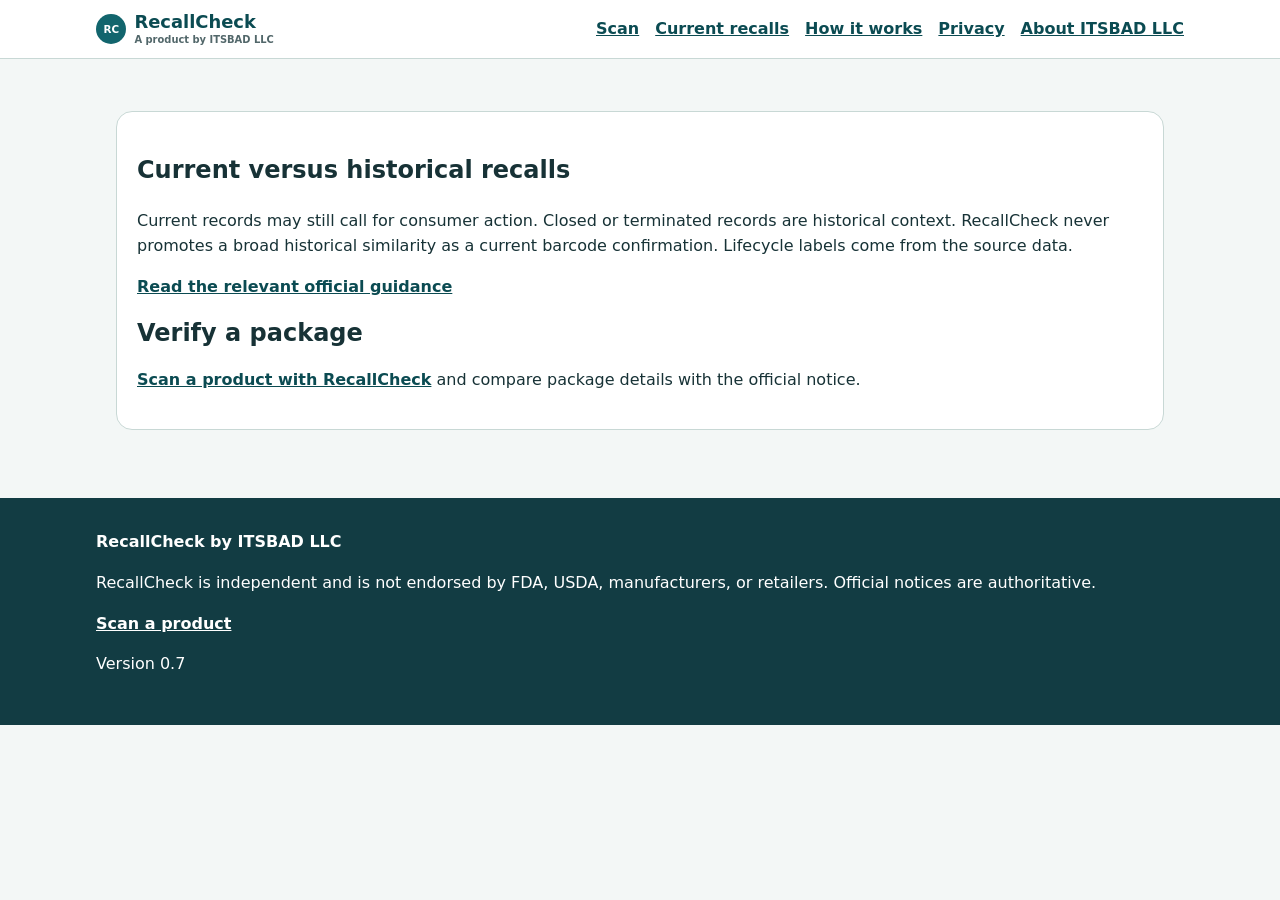
==== current-vs-historical.html @ b0ce05fe "Add RecallCheck 0.7 discovery and sharing" ====
<!doctype html><html lang="en"><head><meta charset="utf-8"><meta name="viewport" content="width=device-width,initial-scale=1"><meta http-equiv="Content-Security-Policy" content="default-src 'self'; script-src 'self'; style-src 'self'; img-src 'self' data:; connect-src 'self'; object-src 'none'; base-uri 'self'; form-action 'self'"><title>Current versus historical recalls | RecallCheck</title><meta name="description" content="Understand how RecallCheck separates active and older recall records"><meta property="og:title" content="Current versus historical recalls | RecallCheck"><meta property="og:description" content="Understand how RecallCheck separates active and older recall records"><meta property="og:type" content="website"><meta property="og:image" content="assets/social/recallcheck-share.svg"><meta name="twitter:card" content="summary_large_image"><link rel="stylesheet" href="styles.css"><link rel="icon" href="assets/icons/recallcheck.svg"><script type="application/ld+json">{"@context":"https://schema.org","@type":"WebPage","name":"Current versus historical recalls","publisher":{"@type":"Organization","name":"ITSBAD LLC"}}</script></head><body><a class="skip-link" href="#main">Skip to main content</a><header class="site-header"><a class="brand" href="index.html"><span aria-hidden="true">RC</span><span><strong>RecallCheck</strong><small>A product by ITSBAD LLC</small></span></a><button class="menu-button" data-menu-button aria-expanded="false" aria-controls="site-nav">Menu</button><nav id="site-nav" data-nav aria-label="Main navigation"><a href="index.html">Scan</a><a href="recalls.html">Current recalls</a><a href="how-recalls-work.html">How it works</a><a href="privacy.html">Privacy</a><a href="methodology.html">About ITSBAD LLC</a></nav></header><main id="main" class="page"><article class="content-section"><h1>Current versus historical recalls</h1><p>Current records may still call for consumer action. Closed or terminated records are historical context. RecallCheck never promotes a broad historical similarity as a current barcode confirmation. Lifecycle labels come from the source data.</p><p><a href="https://www.fsis.usda.gov/recalls" target="_blank" rel="noopener noreferrer">Read the relevant official guidance</a></p><h2>Verify a package</h2><p><a href="index.html">Scan a product with RecallCheck</a> and compare package details with the official notice.</p></article></main><footer><strong>RecallCheck by ITSBAD LLC</strong><p>RecallCheck is independent and is not endorsed by FDA, USDA, manufacturers, or retailers. Official notices are authoritative.</p><p><a href="index.html">Scan a product</a></p><p>Version 0.7</p></footer><script src="discovery.js" defer></script></body></html>
---- styles.css ----
:root{--ink:#173236;--muted:#52676a;--brand:#12656d;--brand-dark:#0b4b52;--paper:#fff;--wash:#f3f7f6;--line:#c8d8d5;--danger:#962b32;--danger-bg:#fff1f1;--warn:#745000;--warn-bg:#fff8df;--ok:#17613f;--radius:1rem;--shadow:0 10px 30px rgba(16,55,59,.09)}*{box-sizing:border-box}html{scroll-behavior:smooth}body{margin:0;color:var(--ink);background:var(--wash);font:1rem/1.55 system-ui,-apple-system,BlinkMacSystemFont,"Segoe UI",sans-serif;overflow-wrap:anywhere}a{color:var(--brand-dark);font-weight:700}button,input,textarea{font:inherit}button{min-height:44px;padding:.7rem 1rem;border:2px solid transparent;border-radius:.75rem;font-weight:750;cursor:pointer}.skip-link{position:fixed;top:.5rem;left:.5rem;z-index:30;padding:.7rem;background:white;transform:translateY(-160%)}.skip-link:focus{transform:none}.site-header{min-height:3.7rem;display:flex;align-items:center;justify-content:space-between;padding:.45rem max(1rem,calc((100% - 68rem)/2));background:#fff;border-bottom:1px solid var(--line);position:sticky;top:0;z-index:10}.brand{text-decoration:none;font-size:1.12rem;display:flex;align-items:center;gap:.5rem}.brand>span:first-child{display:inline-grid;place-items:center;background:var(--brand);color:#fff;border-radius:50%;width:1.9rem;height:1.9rem;font-size:.65rem;flex:none}.brand>span:last-child{display:flex;flex-direction:column;line-height:1.05}.brand small{font-size:.62rem;color:var(--muted);font-weight:650;margin-top:.2rem}.beta{position:relative}.beta summary{list-style:none;cursor:pointer}.beta summary::-webkit-details-marker{display:none}.beta p{position:absolute;right:0;width:min(18rem,85vw);padding:.75rem;background:#fff;border:1px solid var(--line);border-radius:.6rem;box-shadow:var(--shadow);font-size:.85rem}.badge,.eyebrow{font-size:.76rem;text-transform:uppercase;letter-spacing:.09em;font-weight:800}.badge{display:inline-block;padding:.25rem .55rem;background:#dcefed;border-radius:99px}.hero{max-width:42rem;margin:auto;padding:clamp(1.5rem,7vw,3.5rem) 1rem 1.25rem;text-align:center}.hero h1{font-size:clamp(2.15rem,10vw,3.8rem);line-height:1.05;letter-spacing:-.035em;margin:.35rem 0 1rem}.lede{font-size:1.12rem;color:var(--muted);margin:0 auto .5rem;max-width:34rem}.maker-line{font-size:.83rem;color:var(--muted);margin:0 auto 1.25rem}.hero-actions{display:grid;gap:.7rem;max-width:24rem;margin:auto}.scan-action{font-size:1.16rem;min-height:3.8rem}.primary{display:inline-flex;align-items:center;justify-content:center;background:var(--brand);color:white;box-shadow:0 4px 12px #12656d2f;text-decoration:none}.primary:hover{background:var(--brand-dark)}.secondary{background:#fff;border-color:var(--brand);color:var(--brand-dark)}.text-button{background:transparent;color:var(--brand-dark);text-decoration:underline}.coverage-line,.update-note{font-size:.88rem;margin:.9rem 0 0;color:var(--muted)}.coverage-line span{color:var(--ok)}.update-note{margin-top:.2rem;font-weight:700}.card,.results,.disclosure,.about{max-width:42rem;margin:1rem auto;padding:1.25rem;background:#fff;border:1px solid var(--line);border-radius:var(--radius)}.results{box-shadow:var(--shadow)}h2{line-height:1.2}label{display:block;font-weight:750;margin-top:1rem}input{width:100%;min-height:3.2rem;padding:.7rem;border:2px solid #819995;border-radius:.6rem;font-size:1.1rem;margin:.3rem 0}textarea{width:100%;padding:.7rem;border:2px solid #819995;border-radius:.6rem;margin:.3rem 0;resize:vertical}.feedback{margin-top:1.3rem;padding:1.1rem;background:#fff;border:1px solid var(--line);border-radius:.8rem}.feedback h3{margin-top:0}.feedback-choices{display:grid;grid-template-columns:repeat(2,minmax(0,1fr));gap:.65rem}.feedback-choice[aria-pressed="true"]{border-color:var(--brand-dark);box-shadow:inset 0 0 0 2px var(--brand-dark)}.feedback fieldset{border:0;padding:0;margin:1rem 0}.feedback legend{font-weight:800}.feedback-reason{display:flex;align-items:flex-start;gap:.55rem;margin:.55rem 0;font-weight:500}.feedback-reason input{width:1.25rem;min-height:1.25rem;margin:.1rem 0;flex:none}.feedback-privacy,.feedback-local{font-size:.88rem;color:var(--muted)}.feedback-error{border-left:4px solid var(--danger);padding-left:.8rem;margin-top:1rem}.feedback-error>*{margin-right:.5rem}.feedback-live:empty{display:none}.field-error{color:var(--danger);font-weight:700;min-height:1.5rem}.actions{display:flex;gap:.65rem;flex-wrap:wrap}.progress ol{list-style:none;padding:0;margin:0}.progress li{padding:.65rem 0 .65rem 2rem;position:relative;color:var(--muted)}.progress li::before{content:"○";position:absolute;left:.25rem;font-weight:900}.progress li.done{color:var(--ok)}.progress li.done::before{content:"✓"}.progress li.active{color:var(--ink);font-weight:800}.progress li.active::before{content:"•"}.product{display:grid;grid-template-columns:88px minmax(0,1fr);gap:1rem}.product img,.image-placeholder{width:88px;height:88px;border-radius:.7rem;object-fit:contain;background:#e7efed}.image-placeholder{display:grid;place-items:center;font-size:2rem}.product h3{margin:.15rem 0}.product p{margin:.2rem 0}.status{margin-top:1rem;padding:1.25rem;border:2px solid var(--brand);border-radius:.8rem;background:#f1f8f7}.status.danger{border-color:var(--danger);background:var(--danger-bg)}.status.warning{border-color:#b27a12;background:var(--warn-bg)}.status.neutral{border-color:#758b88;background:#f5f7f7}.result-heading{font-size:1.75rem;margin:.15rem 0}.result-icon{font-size:1.45rem;font-weight:900}.instruction{font-weight:800}.details{display:grid;grid-template-columns:minmax(7rem,max-content) 1fr;gap:.4rem .8rem}.details dt{font-weight:750}.details dd{margin:0}.next-steps{padding-left:1.3rem}.result-actions{margin-top:1.3rem;padding-top:1rem;border-top:1px solid currentColor}.code-help{margin:1rem 0;padding:1rem;border:1px solid #a99157;border-radius:.7rem;background:white}.code-locations{display:grid;grid-template-columns:repeat(2,minmax(0,1fr));gap:.5rem;padding:0;list-style:none}.code-locations li{border:1px solid var(--line);padding:.55rem;border-radius:.4rem}.disclosure{padding:0}.disclosure>summary,.transparency>summary{cursor:pointer;font-weight:800;min-height:3.1rem;display:flex;align-items:center;padding:.75rem 1.25rem}.disclosure>div{padding:0 1.25rem 1.25rem}.technical{border-top:1px solid var(--line)}.demo{margin-top:1rem}.demo-grid{display:grid;grid-template-columns:repeat(2,minmax(0,1fr));gap:.75rem}.demo-card{text-align:left;background:#fff;border:1px solid var(--line)}.demo-card span{display:block;color:var(--muted);font-weight:400;font-size:.85rem}.about{max-width:68rem;margin-top:2.5rem;background:transparent;border:0}.about-grid{display:grid;grid-template-columns:repeat(2,1fr);gap:1rem}.about article{background:#fff;padding:1rem;border:1px solid var(--line);border-radius:.8rem}.disclaimer{font-weight:700;border-left:4px solid var(--brand);padding-left:1rem}dialog{width:min(94vw,40rem);border:0;border-radius:1rem;padding:1.2rem;box-shadow:0 20px 70px #0006}dialog::backdrop{background:#072c30a8}.dialog-head{display:flex;justify-content:space-between;align-items:center}.dialog-head h2{margin:0}.icon-button{font-size:1.6rem;background:transparent;padding:0;min-width:44px}.camera{position:relative;aspect-ratio:4/3;background:#081b1d;border-radius:.8rem;overflow:hidden}.camera video{width:100%;height:100%;object-fit:cover}.scan-frame{position:absolute;inset:28% 5%;border:4px solid #fff;border-radius:.5rem;box-shadow:0 0 0 999px #0005}.camera-status{padding:.65rem;border-radius:.5rem;background:#e7f2f1;font-weight:800}.scanner-help{font-size:.9rem;color:var(--muted)}footer{background:#123c43;color:white;padding:2rem max(1rem,calc((100% - 68rem)/2));margin-top:2rem}footer nav{display:flex;flex-wrap:wrap;gap:1rem;margin:.8rem 0}footer a{color:white}:focus-visible{outline:3px solid #f2b84b;outline-offset:3px}.sr-only{position:absolute!important;width:1px;height:1px;padding:0;margin:-1px;overflow:hidden;clip:rect(0,0,0,0);white-space:nowrap;border:0}[hidden]{display:none!important}button:disabled{opacity:.55;cursor:not-allowed}@media(max-width:540px){.card,.results,.disclosure{margin:1rem .75rem}.about-grid,.demo-grid{grid-template-columns:1fr}.details{grid-template-columns:1fr}.details dd{margin-bottom:.5rem}.product{grid-template-columns:72px minmax(0,1fr)}.product img,.image-placeholder{width:72px;height:72px}.actions>*{flex:1 1 100%}.code-locations{grid-template-columns:1fr}}@media(prefers-reduced-motion:reduce){*{scroll-behavior:auto!important;animation:none!important;transition:none!important}}
.content-section,.page{max-width:68rem;margin:1rem auto;padding:1.25rem}.content-section{background:#fff;border:1px solid var(--line);border-radius:var(--radius)}.recall-grid{display:grid;grid-template-columns:repeat(auto-fit,minmax(min(100%,19rem),1fr));gap:1rem;min-height:12rem}.recall-card{padding:1rem;border:1px solid var(--line);border-radius:.8rem;background:#fff}.recall-card h3{margin-top:0}.recall-meta,.category{color:var(--muted);font-size:.9rem}.filters{display:flex;gap:.5rem;overflow-x:auto;padding:.25rem 0 1rem}.filters button{white-space:nowrap;background:#fff;border-color:var(--line)}.filters button[aria-pressed=true]{border-color:var(--brand-dark);box-shadow:inset 0 0 0 2px var(--brand-dark)}.site-header nav{display:flex;gap:1rem;align-items:center}.site-header nav a[aria-current=page]{text-decoration-thickness:3px}.menu-button{display:none}.trust-summary{background:#fff;padding:1rem;border:1px solid var(--line);border-radius:.7rem;margin-top:1rem}.install-prompt{position:fixed;z-index:20;right:1rem;bottom:1rem;max-width:22rem;background:#fff;padding:1rem;border:2px solid var(--brand);border-radius:var(--radius);box-shadow:var(--shadow)}
@media(max-width:720px){.menu-button{display:block}.site-header nav{display:none;position:absolute;right:.75rem;top:3.5rem;width:min(18rem,calc(100vw - 1.5rem));padding:.75rem;background:#fff;border:1px solid var(--line);border-radius:.75rem;box-shadow:var(--shadow);flex-direction:column;align-items:stretch}.site-header nav[data-open=true]{display:flex}.site-header nav a{min-height:44px;padding:.55rem}.content-section,.page{margin:1rem .75rem;padding:1rem}.install-prompt{left:.75rem;right:.75rem}}
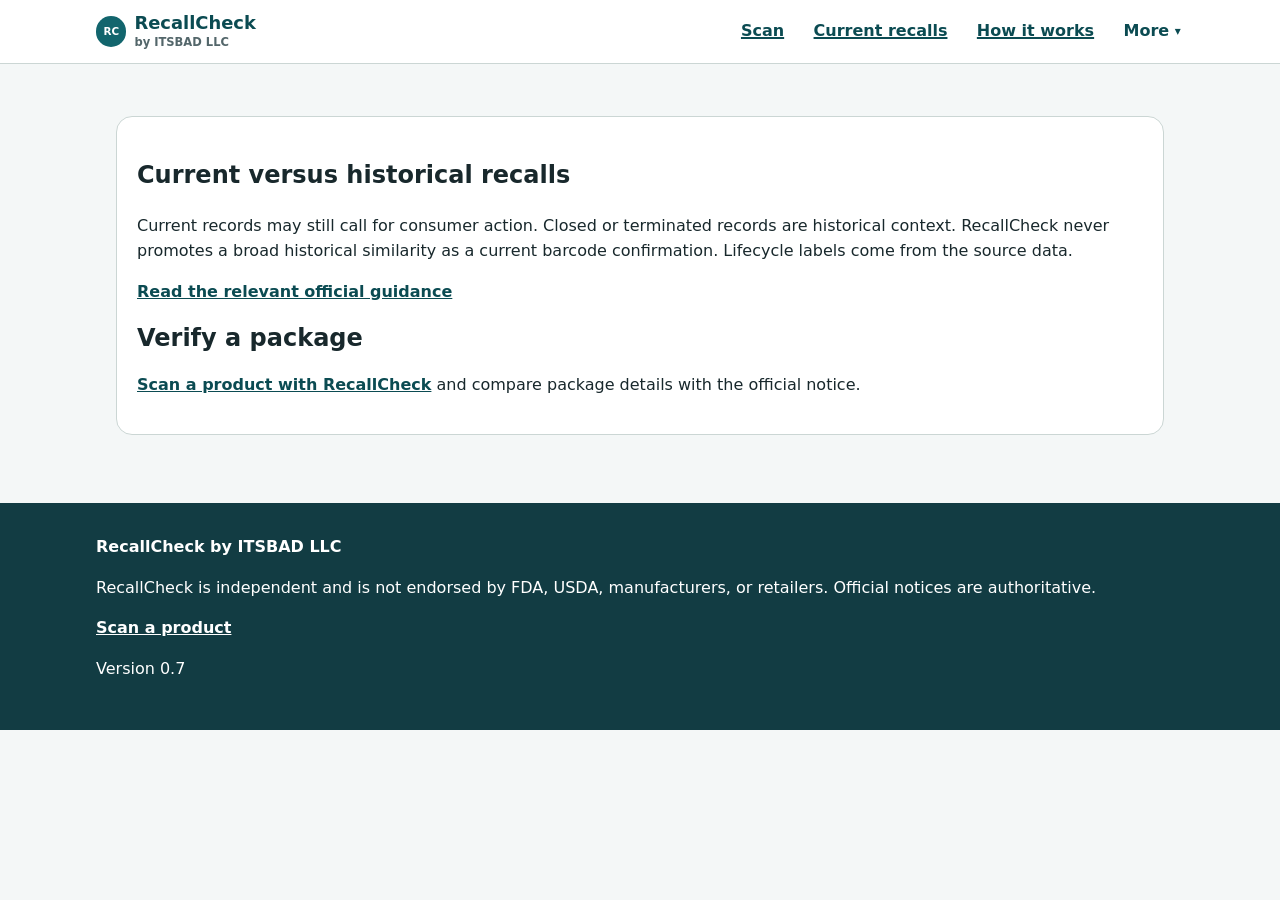
==== commit 2e361947: "Fix crowded responsive navigation" ====
--- a/current-vs-historical.html
+++ b/current-vs-historical.html
@@ -1 +1,17 @@
-<!doctype html><html lang="en"><head><meta charset="utf-8"><meta name="viewport" content="width=device-width,initial-scale=1"><meta http-equiv="Content-Security-Policy" content="default-src 'self'; script-src 'self'; style-src 'self'; img-src 'self' data:; connect-src 'self'; object-src 'none'; base-uri 'self'; form-action 'self'"><title>Current versus historical recalls | RecallCheck</title><meta name="description" content="Understand how RecallCheck separates active and older recall records"><meta property="og:title" content="Current versus historical recalls | RecallCheck"><meta property="og:description" content="Understand how RecallCheck separates active and older recall records"><meta property="og:type" content="website"><meta property="og:image" content="assets/social/recallcheck-share.svg"><meta name="twitter:card" content="summary_large_image"><link rel="stylesheet" href="styles.css"><link rel="icon" href="assets/icons/recallcheck.svg"><script type="application/ld+json">{"@context":"https://schema.org","@type":"WebPage","name":"Current versus historical recalls","publisher":{"@type":"Organization","name":"ITSBAD LLC"}}</script></head><body><a class="skip-link" href="#main">Skip to main content</a><header class="site-header"><a class="brand" href="index.html"><span aria-hidden="true">RC</span><span><strong>RecallCheck</strong><small>A product by ITSBAD LLC</small></span></a><button class="menu-button" data-menu-button aria-expanded="false" aria-controls="site-nav">Menu</button><nav id="site-nav" data-nav aria-label="Main navigation"><a href="index.html">Scan</a><a href="recalls.html">Current recalls</a><a href="how-recalls-work.html">How it works</a><a href="privacy.html">Privacy</a><a href="methodology.html">About ITSBAD LLC</a></nav></header><main id="main" class="page"><article class="content-section"><h1>Current versus historical recalls</h1><p>Current records may still call for consumer action. Closed or terminated records are historical context. RecallCheck never promotes a broad historical similarity as a current barcode confirmation. Lifecycle labels come from the source data.</p><p><a href="https://www.fsis.usda.gov/recalls" target="_blank" rel="noopener noreferrer">Read the relevant official guidance</a></p><h2>Verify a package</h2><p><a href="index.html">Scan a product with RecallCheck</a> and compare package details with the official notice.</p></article></main><footer><strong>RecallCheck by ITSBAD LLC</strong><p>RecallCheck is independent and is not endorsed by FDA, USDA, manufacturers, or retailers. Official notices are authoritative.</p><p><a href="index.html">Scan a product</a></p><p>Version 0.7</p></footer><script src="discovery.js" defer></script></body></html>+<!doctype html><html lang="en"><head><meta charset="utf-8"><meta name="viewport" content="width=device-width,initial-scale=1"><meta http-equiv="Content-Security-Policy" content="default-src 'self'; script-src 'self'; style-src 'self'; img-src 'self' data:; connect-src 'self'; object-src 'none'; base-uri 'self'; form-action 'self'"><title>Current versus historical recalls | RecallCheck</title><meta name="description" content="Understand how RecallCheck separates active and older recall records"><meta property="og:title" content="Current versus historical recalls | RecallCheck"><meta property="og:description" content="Understand how RecallCheck separates active and older recall records"><meta property="og:type" content="website"><meta property="og:image" content="assets/social/recallcheck-share.svg"><meta name="twitter:card" content="summary_large_image"><link rel="stylesheet" href="styles.css"><link rel="icon" href="assets/icons/recallcheck.svg"><script type="application/ld+json">{"@context":"https://schema.org","@type":"WebPage","name":"Current versus historical recalls","publisher":{"@type":"Organization","name":"ITSBAD LLC"}}</script></head><body><a class="skip-link" href="#main">Skip to main content</a><header class="site-header">
+  <a class="brand" href="index.html" aria-label="RecallCheck by ITSBAD LLC home"><span aria-hidden="true">RC</span><span><strong>RecallCheck</strong><small>by ITSBAD LLC</small></span></a>
+  <button class="menu-button" data-menu-button type="button" aria-expanded="false" aria-controls="site-nav">Menu</button>
+  <nav id="site-nav" data-nav aria-label="Main navigation">
+    <ul class="primary-nav">
+      <li><a href="index.html">Scan</a></li>
+      <li><a href="recalls.html">Current recalls</a></li>
+      <li><a href="how-recalls-work.html">How it works</a></li>
+      <li class="more-item"><details class="more-menu"><summary>More</summary><ul class="secondary-nav">
+        <li><a href="privacy.html">Privacy</a></li>
+        <li><a href="methodology.html">Methodology</a></li>
+        <li><a href="index.html#about">About ITSBAD LLC</a></li>
+        <li><a class="beta-link" href="index.html#beta-results">Beta: How results work</a></li>
+      </ul></details></li>
+    </ul>
+  </nav>
+</header><main id="main" class="page"><article class="content-section"><h1>Current versus historical recalls</h1><p>Current records may still call for consumer action. Closed or terminated records are historical context. RecallCheck never promotes a broad historical similarity as a current barcode confirmation. Lifecycle labels come from the source data.</p><p><a href="https://www.fsis.usda.gov/recalls" target="_blank" rel="noopener noreferrer">Read the relevant official guidance</a></p><h2>Verify a package</h2><p><a href="index.html">Scan a product with RecallCheck</a> and compare package details with the official notice.</p></article></main><footer><strong>RecallCheck by ITSBAD LLC</strong><p>RecallCheck is independent and is not endorsed by FDA, USDA, manufacturers, or retailers. Official notices are authoritative.</p><p><a href="index.html">Scan a product</a></p><p>Version 0.7</p></footer><script src="discovery.js" defer></script></body></html>
--- a/styles.css
+++ b/styles.css
@@ -1,3 +1,49 @@
 :root{--ink:#173236;--muted:#52676a;--brand:#12656d;--brand-dark:#0b4b52;--paper:#fff;--wash:#f3f7f6;--line:#c8d8d5;--danger:#962b32;--danger-bg:#fff1f1;--warn:#745000;--warn-bg:#fff8df;--ok:#17613f;--radius:1rem;--shadow:0 10px 30px rgba(16,55,59,.09)}*{box-sizing:border-box}html{scroll-behavior:smooth}body{margin:0;color:var(--ink);background:var(--wash);font:1rem/1.55 system-ui,-apple-system,BlinkMacSystemFont,"Segoe UI",sans-serif;overflow-wrap:anywhere}a{color:var(--brand-dark);font-weight:700}button,input,textarea{font:inherit}button{min-height:44px;padding:.7rem 1rem;border:2px solid transparent;border-radius:.75rem;font-weight:750;cursor:pointer}.skip-link{position:fixed;top:.5rem;left:.5rem;z-index:30;padding:.7rem;background:white;transform:translateY(-160%)}.skip-link:focus{transform:none}.site-header{min-height:3.7rem;display:flex;align-items:center;justify-content:space-between;padding:.45rem max(1rem,calc((100% - 68rem)/2));background:#fff;border-bottom:1px solid var(--line);position:sticky;top:0;z-index:10}.brand{text-decoration:none;font-size:1.12rem;display:flex;align-items:center;gap:.5rem}.brand>span:first-child{display:inline-grid;place-items:center;background:var(--brand);color:#fff;border-radius:50%;width:1.9rem;height:1.9rem;font-size:.65rem;flex:none}.brand>span:last-child{display:flex;flex-direction:column;line-height:1.05}.brand small{font-size:.62rem;color:var(--muted);font-weight:650;margin-top:.2rem}.beta{position:relative}.beta summary{list-style:none;cursor:pointer}.beta summary::-webkit-details-marker{display:none}.beta p{position:absolute;right:0;width:min(18rem,85vw);padding:.75rem;background:#fff;border:1px solid var(--line);border-radius:.6rem;box-shadow:var(--shadow);font-size:.85rem}.badge,.eyebrow{font-size:.76rem;text-transform:uppercase;letter-spacing:.09em;font-weight:800}.badge{display:inline-block;padding:.25rem .55rem;background:#dcefed;border-radius:99px}.hero{max-width:42rem;margin:auto;padding:clamp(1.5rem,7vw,3.5rem) 1rem 1.25rem;text-align:center}.hero h1{font-size:clamp(2.15rem,10vw,3.8rem);line-height:1.05;letter-spacing:-.035em;margin:.35rem 0 1rem}.lede{font-size:1.12rem;color:var(--muted);margin:0 auto .5rem;max-width:34rem}.maker-line{font-size:.83rem;color:var(--muted);margin:0 auto 1.25rem}.hero-actions{display:grid;gap:.7rem;max-width:24rem;margin:auto}.scan-action{font-size:1.16rem;min-height:3.8rem}.primary{display:inline-flex;align-items:center;justify-content:center;background:var(--brand);color:white;box-shadow:0 4px 12px #12656d2f;text-decoration:none}.primary:hover{background:var(--brand-dark)}.secondary{background:#fff;border-color:var(--brand);color:var(--brand-dark)}.text-button{background:transparent;color:var(--brand-dark);text-decoration:underline}.coverage-line,.update-note{font-size:.88rem;margin:.9rem 0 0;color:var(--muted)}.coverage-line span{color:var(--ok)}.update-note{margin-top:.2rem;font-weight:700}.card,.results,.disclosure,.about{max-width:42rem;margin:1rem auto;padding:1.25rem;background:#fff;border:1px solid var(--line);border-radius:var(--radius)}.results{box-shadow:var(--shadow)}h2{line-height:1.2}label{display:block;font-weight:750;margin-top:1rem}input{width:100%;min-height:3.2rem;padding:.7rem;border:2px solid #819995;border-radius:.6rem;font-size:1.1rem;margin:.3rem 0}textarea{width:100%;padding:.7rem;border:2px solid #819995;border-radius:.6rem;margin:.3rem 0;resize:vertical}.feedback{margin-top:1.3rem;padding:1.1rem;background:#fff;border:1px solid var(--line);border-radius:.8rem}.feedback h3{margin-top:0}.feedback-choices{display:grid;grid-template-columns:repeat(2,minmax(0,1fr));gap:.65rem}.feedback-choice[aria-pressed="true"]{border-color:var(--brand-dark);box-shadow:inset 0 0 0 2px var(--brand-dark)}.feedback fieldset{border:0;padding:0;margin:1rem 0}.feedback legend{font-weight:800}.feedback-reason{display:flex;align-items:flex-start;gap:.55rem;margin:.55rem 0;font-weight:500}.feedback-reason input{width:1.25rem;min-height:1.25rem;margin:.1rem 0;flex:none}.feedback-privacy,.feedback-local{font-size:.88rem;color:var(--muted)}.feedback-error{border-left:4px solid var(--danger);padding-left:.8rem;margin-top:1rem}.feedback-error>*{margin-right:.5rem}.feedback-live:empty{display:none}.field-error{color:var(--danger);font-weight:700;min-height:1.5rem}.actions{display:flex;gap:.65rem;flex-wrap:wrap}.progress ol{list-style:none;padding:0;margin:0}.progress li{padding:.65rem 0 .65rem 2rem;position:relative;color:var(--muted)}.progress li::before{content:"○";position:absolute;left:.25rem;font-weight:900}.progress li.done{color:var(--ok)}.progress li.done::before{content:"✓"}.progress li.active{color:var(--ink);font-weight:800}.progress li.active::before{content:"•"}.product{display:grid;grid-template-columns:88px minmax(0,1fr);gap:1rem}.product img,.image-placeholder{width:88px;height:88px;border-radius:.7rem;object-fit:contain;background:#e7efed}.image-placeholder{display:grid;place-items:center;font-size:2rem}.product h3{margin:.15rem 0}.product p{margin:.2rem 0}.status{margin-top:1rem;padding:1.25rem;border:2px solid var(--brand);border-radius:.8rem;background:#f1f8f7}.status.danger{border-color:var(--danger);background:var(--danger-bg)}.status.warning{border-color:#b27a12;background:var(--warn-bg)}.status.neutral{border-color:#758b88;background:#f5f7f7}.result-heading{font-size:1.75rem;margin:.15rem 0}.result-icon{font-size:1.45rem;font-weight:900}.instruction{font-weight:800}.details{display:grid;grid-template-columns:minmax(7rem,max-content) 1fr;gap:.4rem .8rem}.details dt{font-weight:750}.details dd{margin:0}.next-steps{padding-left:1.3rem}.result-actions{margin-top:1.3rem;padding-top:1rem;border-top:1px solid currentColor}.code-help{margin:1rem 0;padding:1rem;border:1px solid #a99157;border-radius:.7rem;background:white}.code-locations{display:grid;grid-template-columns:repeat(2,minmax(0,1fr));gap:.5rem;padding:0;list-style:none}.code-locations li{border:1px solid var(--line);padding:.55rem;border-radius:.4rem}.disclosure{padding:0}.disclosure>summary,.transparency>summary{cursor:pointer;font-weight:800;min-height:3.1rem;display:flex;align-items:center;padding:.75rem 1.25rem}.disclosure>div{padding:0 1.25rem 1.25rem}.technical{border-top:1px solid var(--line)}.demo{margin-top:1rem}.demo-grid{display:grid;grid-template-columns:repeat(2,minmax(0,1fr));gap:.75rem}.demo-card{text-align:left;background:#fff;border:1px solid var(--line)}.demo-card span{display:block;color:var(--muted);font-weight:400;font-size:.85rem}.about{max-width:68rem;margin-top:2.5rem;background:transparent;border:0}.about-grid{display:grid;grid-template-columns:repeat(2,1fr);gap:1rem}.about article{background:#fff;padding:1rem;border:1px solid var(--line);border-radius:.8rem}.disclaimer{font-weight:700;border-left:4px solid var(--brand);padding-left:1rem}dialog{width:min(94vw,40rem);border:0;border-radius:1rem;padding:1.2rem;box-shadow:0 20px 70px #0006}dialog::backdrop{background:#072c30a8}.dialog-head{display:flex;justify-content:space-between;align-items:center}.dialog-head h2{margin:0}.icon-button{font-size:1.6rem;background:transparent;padding:0;min-width:44px}.camera{position:relative;aspect-ratio:4/3;background:#081b1d;border-radius:.8rem;overflow:hidden}.camera video{width:100%;height:100%;object-fit:cover}.scan-frame{position:absolute;inset:28% 5%;border:4px solid #fff;border-radius:.5rem;box-shadow:0 0 0 999px #0005}.camera-status{padding:.65rem;border-radius:.5rem;background:#e7f2f1;font-weight:800}.scanner-help{font-size:.9rem;color:var(--muted)}footer{background:#123c43;color:white;padding:2rem max(1rem,calc((100% - 68rem)/2));margin-top:2rem}footer nav{display:flex;flex-wrap:wrap;gap:1rem;margin:.8rem 0}footer a{color:white}:focus-visible{outline:3px solid #f2b84b;outline-offset:3px}.sr-only{position:absolute!important;width:1px;height:1px;padding:0;margin:-1px;overflow:hidden;clip:rect(0,0,0,0);white-space:nowrap;border:0}[hidden]{display:none!important}button:disabled{opacity:.55;cursor:not-allowed}@media(max-width:540px){.card,.results,.disclosure{margin:1rem .75rem}.about-grid,.demo-grid{grid-template-columns:1fr}.details{grid-template-columns:1fr}.details dd{margin-bottom:.5rem}.product{grid-template-columns:72px minmax(0,1fr)}.product img,.image-placeholder{width:72px;height:72px}.actions>*{flex:1 1 100%}.code-locations{grid-template-columns:1fr}}@media(prefers-reduced-motion:reduce){*{scroll-behavior:auto!important;animation:none!important;transition:none!important}}
 .content-section,.page{max-width:68rem;margin:1rem auto;padding:1.25rem}.content-section{background:#fff;border:1px solid var(--line);border-radius:var(--radius)}.recall-grid{display:grid;grid-template-columns:repeat(auto-fit,minmax(min(100%,19rem),1fr));gap:1rem;min-height:12rem}.recall-card{padding:1rem;border:1px solid var(--line);border-radius:.8rem;background:#fff}.recall-card h3{margin-top:0}.recall-meta,.category{color:var(--muted);font-size:.9rem}.filters{display:flex;gap:.5rem;overflow-x:auto;padding:.25rem 0 1rem}.filters button{white-space:nowrap;background:#fff;border-color:var(--line)}.filters button[aria-pressed=true]{border-color:var(--brand-dark);box-shadow:inset 0 0 0 2px var(--brand-dark)}.site-header nav{display:flex;gap:1rem;align-items:center}.site-header nav a[aria-current=page]{text-decoration-thickness:3px}.menu-button{display:none}.trust-summary{background:#fff;padding:1rem;border:1px solid var(--line);border-radius:.7rem;margin-top:1rem}.install-prompt{position:fixed;z-index:20;right:1rem;bottom:1rem;max-width:22rem;background:#fff;padding:1rem;border:2px solid var(--brand);border-radius:var(--radius);box-shadow:var(--shadow)}
 @media(max-width:720px){.menu-button{display:block}.site-header nav{display:none;position:absolute;right:.75rem;top:3.5rem;width:min(18rem,calc(100vw - 1.5rem));padding:.75rem;background:#fff;border:1px solid var(--line);border-radius:.75rem;box-shadow:var(--shadow);flex-direction:column;align-items:stretch}.site-header nav[data-open=true]{display:flex}.site-header nav a{min-height:44px;padding:.55rem}.content-section,.page{margin:1rem .75rem;padding:1rem}.install-prompt{left:.75rem;right:.75rem}}
+
+/* Version 0.8 semantic safety-state system */
+:root{
+ --color-ink:#18282c;--color-muted:#53666a;--color-surface:#fff;--color-page:#f4f7f7;--color-border:#cbd6d4;
+ --color-brand:#12656d;--color-brand-strong:#0b4b52;--color-brand-soft:#e8f4f3;
+ --color-critical:#7a0019;--color-critical-strong:#b42318;--color-critical-bg:#fff4f5;--color-critical-border:#b42318;--color-critical-on-solid:#fff;
+ --color-warning:#704000;--color-warning-strong:#874b00;--color-warning-bg:#fff8e1;--color-warning-border:#a86100;
+ --color-neutral-result:#284b63;--color-neutral-result-bg:#f2f7fa;--color-neutral-result-border:#54788d;
+ --color-historical:#51465f;--color-historical-bg:#f7f4f9;--color-historical-border:#7b6b8b;
+ --color-failure:#4a1f24;--color-failure-bg:#fff5f5;--color-failure-border:#7e292f;
+ --color-success-progress:#17613f;--focus-ring:#f2b84b;
+ --space-1:.25rem;--space-2:.5rem;--space-3:.75rem;--space-4:1rem;--space-5:1.5rem;--space-6:2rem;--space-7:3rem;
+ --ink:var(--color-ink);--muted:var(--color-muted);--brand:var(--color-brand);--brand-dark:var(--color-brand-strong);--paper:var(--color-surface);--wash:var(--color-page);--line:var(--color-border);--danger:var(--color-critical-strong);--danger-bg:var(--color-critical-bg);--warn:var(--color-warning);--warn-bg:var(--color-warning-bg);--ok:var(--color-success-progress)
+}
+[id],h1,h2,h3,[tabindex="-1"]{scroll-margin-top:5rem}.coverage-line span{color:inherit}.result{max-width:42rem;margin-top:var(--space-4);overflow:hidden;border:2px solid;border-radius:var(--radius);background:var(--color-surface)}
+.result-banner{display:flex;gap:var(--space-4);align-items:flex-start;padding:var(--space-5);color:#fff}.result-banner .icon{width:2rem;height:2rem;flex:none;stroke:currentColor}.result-label{margin:0 0 var(--space-2);font-size:.75rem;font-weight:850;letter-spacing:.08em;text-transform:uppercase}.result-heading{margin:0;font-size:clamp(2rem,8vw,3rem);line-height:1.05;font-weight:850;letter-spacing:-.025em;max-width:18ch}.result-summary,.result-details{padding:var(--space-5)}.result-summary>*:first-child,.result-details>*:first-child{margin-top:0}.result-instruction{font-size:1.125rem;line-height:1.45;font-weight:750;max-width:60ch}.result--critical{border-color:var(--color-critical-border);background:var(--color-critical-bg)}.result-banner--critical{background:var(--color-critical)}.result--neutral-result{border-color:var(--color-neutral-result-border);background:var(--color-neutral-result-bg)}.result-banner--neutral-result{background:var(--color-neutral-result)}.result--historical{border-color:var(--color-historical-border);background:var(--color-historical-bg)}.result-banner--historical{background:var(--color-historical)}.result--warning,.result--warning-critical{border-color:var(--color-warning-border);background:var(--color-warning-bg)}.result--warning-critical{border-left:8px solid var(--color-critical-border)}.result-banner--warning,.result-banner--warning-critical{background:var(--color-warning)}.result--failure{border-color:var(--color-failure-border);background:var(--color-failure-bg)}.result-banner--failure{background:var(--color-failure)}
+.icon{width:1.5rem;height:1.5rem;vertical-align:middle;stroke-linecap:round;stroke-linejoin:round}.button,.primary,.secondary{min-height:48px;padding:.7rem 1rem;border:2px solid transparent;border-radius:.75rem;font-weight:750;text-decoration:none;display:inline-flex;align-items:center;justify-content:center;gap:.45rem}.button--critical{background:var(--color-critical-strong);color:var(--color-critical-on-solid)}.button--primary{background:var(--color-brand);color:#fff}.button--secondary{background:#fff;border-color:var(--color-border);color:var(--color-ink)}.button--neutral{background:var(--color-neutral-result);color:#fff}.button--warning{background:#fff;border-color:var(--color-warning-border);color:var(--color-warning)}.button--text{background:transparent;color:var(--color-brand-strong);text-decoration:underline}.result-actions,.verification-actions{display:flex;flex-wrap:wrap;gap:var(--space-3);margin-top:var(--space-4)}
+.package-verification{margin:0 var(--space-5) var(--space-5);padding:var(--space-4);border:2px solid var(--color-warning-border);border-radius:.75rem;background:var(--color-warning-bg);color:var(--color-ink)}.package-verification>.icon{color:var(--color-warning)}.package-verification h3{margin:.25rem 0 1rem}.package-outcome{margin-top:var(--space-4);padding:var(--space-4);border-left:5px solid}.package-outcome--critical{background:var(--color-critical-bg);border-color:var(--color-critical-strong)}.package-outcome--neutral{background:var(--color-neutral-result-bg);border-color:var(--color-neutral-result-border)}.package-outcome--warning{background:#fff;border-color:var(--color-warning-border)}.product-identity{padding:var(--space-4);background:var(--color-neutral-result-bg);border-bottom:1px solid var(--color-neutral-result-border)}.product-identity h3{display:inline;margin-left:.5rem}.historical-records,.transparency{margin:var(--space-5)}.similar-historical{padding:var(--space-4);background:var(--color-historical-bg);border-left:5px solid var(--color-historical-border)}.classification-guidance{padding:var(--space-4);border-left:5px solid var(--color-neutral-result-border);background:var(--color-neutral-result-bg)}
+.recall-card{border-left:5px solid var(--color-critical-border)}.recall-card::before{content:"Current recall";display:block;color:var(--color-critical);font-size:.75rem;font-weight:850;letter-spacing:.08em;text-transform:uppercase}.field-error:not(:empty){border-left:4px solid var(--color-failure-border);padding-left:.75rem}input[aria-invalid="true"]{border-color:var(--color-failure-border)}
+@media(max-width:540px){.result{border-radius:.75rem}.result-banner,.result-summary,.result-details{padding:var(--space-4)}.package-verification{margin:0 var(--space-4) var(--space-4)}.result-actions>*,.verification-actions>*{flex:1 1 100%}.result-heading{font-size:clamp(1.8rem,9vw,2.35rem)}}
+@media(forced-colors:active){.result,.result-banner,.package-verification,.package-outcome,.recall-card{border:2px solid CanvasText}.icon{forced-color-adjust:auto}.button,.primary,.secondary{border:2px solid ButtonText}}
+
+/* Compact responsive global navigation */
+.site-header{height:4rem;min-height:4rem;max-height:4rem;gap:1.25rem;padding-block:.4rem;flex-wrap:nowrap}
+.brand,.site-header nav a,.menu-button,.more-menu summary,.beta-link{overflow-wrap:normal;word-break:normal;white-space:nowrap}
+.brand{flex:none}.brand small{font-size:.72rem}.site-header nav{margin-left:auto;min-width:0}
+.site-header nav ul{list-style:none;margin:0;padding:0}.primary-nav{display:flex;align-items:center;gap:clamp(.8rem,1.8vw,1.5rem)}
+.site-header nav a,.more-menu summary{display:flex;align-items:center;min-height:44px;padding:.4rem .2rem;text-decoration-thickness:2px}
+.more-item{position:relative}.more-menu summary{cursor:pointer;font-weight:750;color:var(--brand-dark);list-style:none}.more-menu summary::-webkit-details-marker{display:none}.more-menu summary::after{content:"▾";margin-left:.35rem;font-size:.75em}
+.secondary-nav{position:absolute;top:calc(100% + .35rem);right:0;width:max-content;min-width:14rem;padding:.45rem!important;background:#fff;border:1px solid var(--line);border-radius:.75rem;box-shadow:var(--shadow)}
+.secondary-nav a{padding:.55rem .7rem!important}.secondary-nav a:hover{background:var(--wash)}
+.menu-button{display:none;flex:none;background:#fff;border-color:var(--brand);color:var(--brand-dark)}
+.beta-explanation{margin-top:.25rem}
+[id],h1,h2,h3,[tabindex="-1"]{scroll-margin-top:5rem}
+
+@media(max-width:960px){
+ .site-header{height:4rem;min-height:4rem;max-height:4rem;padding-inline:1rem}
+ .menu-button{display:block}
+ .site-header nav{display:none;position:absolute;top:100%;left:0;right:0;width:100%;max-height:calc(100vh - 4rem);overflow-y:auto;padding:.5rem 1rem 1rem;background:#fff;border:0;border-bottom:1px solid var(--line);border-radius:0;box-shadow:var(--shadow)}
+ .site-header nav[data-open="true"]{display:block}
+ .primary-nav{display:flex;flex-direction:column;align-items:stretch;gap:0}
+ .site-header nav li{width:100%}.site-header nav a{min-height:48px;padding:.65rem .75rem!important}
+ .more-item{position:static}.more-menu>summary{display:none}.secondary-nav{position:static;width:100%;min-width:0;padding:0!important;border:0;border-radius:0;box-shadow:none}
+ .brand small{font-size:.72rem}
+}
+@media(max-width:360px){.site-header{padding-inline:.75rem}.brand{gap:.4rem}.brand>span:first-child{width:1.75rem;height:1.75rem}.brand{font-size:1.05rem}.menu-button{padding:.55rem .75rem}}
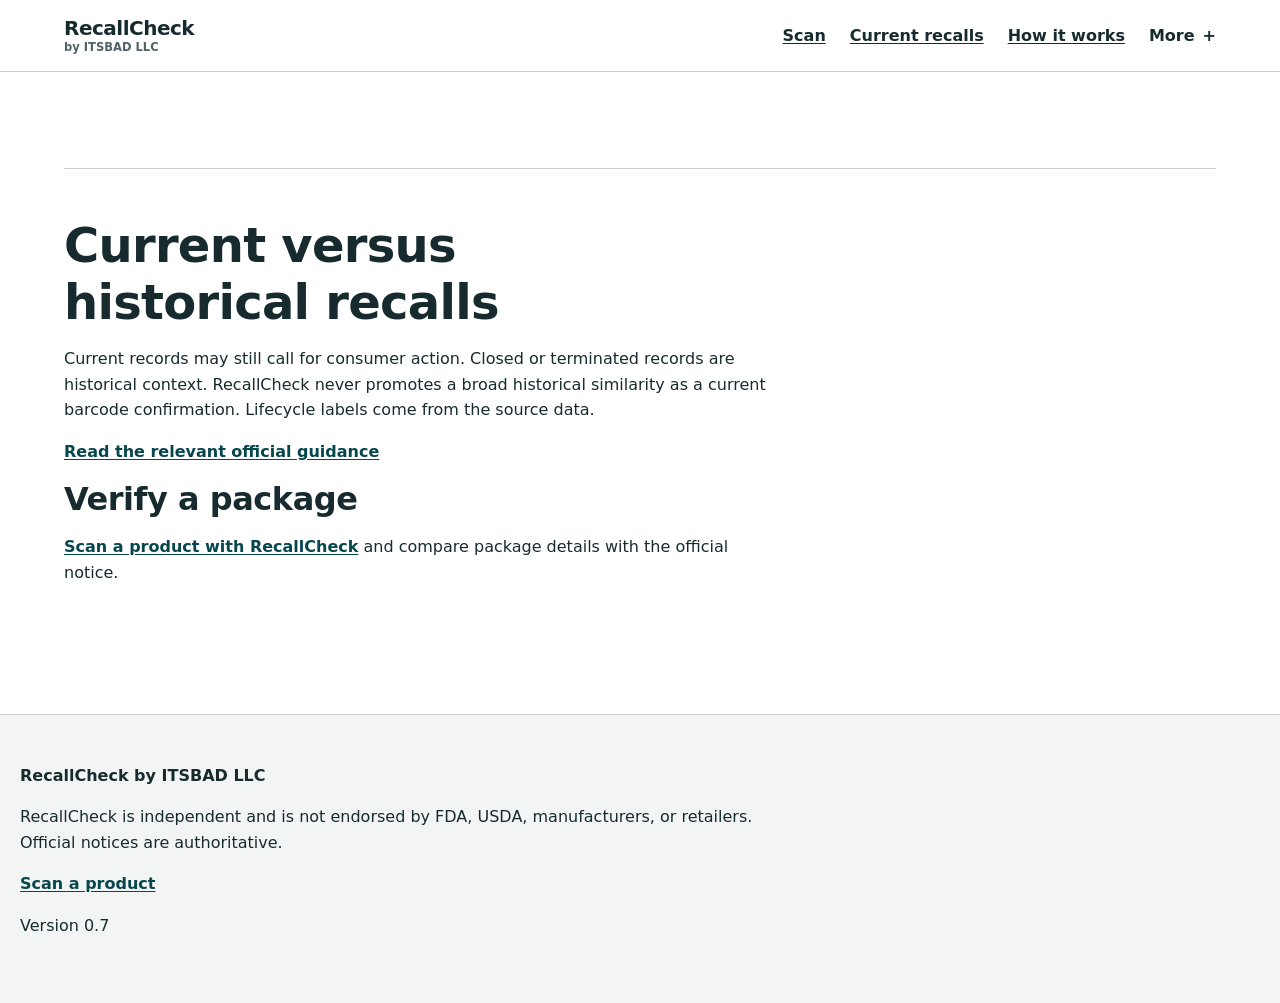
==== commit e98712a4: "Refine RecallCheck service design" ====
--- a/current-vs-historical.html
+++ b/current-vs-historical.html
@@ -1,5 +1,5 @@
 <!doctype html><html lang="en"><head><meta charset="utf-8"><meta name="viewport" content="width=device-width,initial-scale=1"><meta http-equiv="Content-Security-Policy" content="default-src 'self'; script-src 'self'; style-src 'self'; img-src 'self' data:; connect-src 'self'; object-src 'none'; base-uri 'self'; form-action 'self'"><title>Current versus historical recalls | RecallCheck</title><meta name="description" content="Understand how RecallCheck separates active and older recall records"><meta property="og:title" content="Current versus historical recalls | RecallCheck"><meta property="og:description" content="Understand how RecallCheck separates active and older recall records"><meta property="og:type" content="website"><meta property="og:image" content="assets/social/recallcheck-share.svg"><meta name="twitter:card" content="summary_large_image"><link rel="stylesheet" href="styles.css"><link rel="icon" href="assets/icons/recallcheck.svg"><script type="application/ld+json">{"@context":"https://schema.org","@type":"WebPage","name":"Current versus historical recalls","publisher":{"@type":"Organization","name":"ITSBAD LLC"}}</script></head><body><a class="skip-link" href="#main">Skip to main content</a><header class="site-header">
-  <a class="brand" href="index.html" aria-label="RecallCheck by ITSBAD LLC home"><span aria-hidden="true">RC</span><span><strong>RecallCheck</strong><small>by ITSBAD LLC</small></span></a>
+  <a class="brand" href="index.html" aria-label="RecallCheck by ITSBAD LLC home"><span><strong>RecallCheck</strong><small>by ITSBAD LLC</small></span></a>
   <button class="menu-button" data-menu-button type="button" aria-expanded="false" aria-controls="site-nav">Menu</button>
   <nav id="site-nav" data-nav aria-label="Main navigation">
     <ul class="primary-nav">
--- a/styles.css
+++ b/styles.css
@@ -1,49 +1,259 @@
-:root{--ink:#173236;--muted:#52676a;--brand:#12656d;--brand-dark:#0b4b52;--paper:#fff;--wash:#f3f7f6;--line:#c8d8d5;--danger:#962b32;--danger-bg:#fff1f1;--warn:#745000;--warn-bg:#fff8df;--ok:#17613f;--radius:1rem;--shadow:0 10px 30px rgba(16,55,59,.09)}*{box-sizing:border-box}html{scroll-behavior:smooth}body{margin:0;color:var(--ink);background:var(--wash);font:1rem/1.55 system-ui,-apple-system,BlinkMacSystemFont,"Segoe UI",sans-serif;overflow-wrap:anywhere}a{color:var(--brand-dark);font-weight:700}button,input,textarea{font:inherit}button{min-height:44px;padding:.7rem 1rem;border:2px solid transparent;border-radius:.75rem;font-weight:750;cursor:pointer}.skip-link{position:fixed;top:.5rem;left:.5rem;z-index:30;padding:.7rem;background:white;transform:translateY(-160%)}.skip-link:focus{transform:none}.site-header{min-height:3.7rem;display:flex;align-items:center;justify-content:space-between;padding:.45rem max(1rem,calc((100% - 68rem)/2));background:#fff;border-bottom:1px solid var(--line);position:sticky;top:0;z-index:10}.brand{text-decoration:none;font-size:1.12rem;display:flex;align-items:center;gap:.5rem}.brand>span:first-child{display:inline-grid;place-items:center;background:var(--brand);color:#fff;border-radius:50%;width:1.9rem;height:1.9rem;font-size:.65rem;flex:none}.brand>span:last-child{display:flex;flex-direction:column;line-height:1.05}.brand small{font-size:.62rem;color:var(--muted);font-weight:650;margin-top:.2rem}.beta{position:relative}.beta summary{list-style:none;cursor:pointer}.beta summary::-webkit-details-marker{display:none}.beta p{position:absolute;right:0;width:min(18rem,85vw);padding:.75rem;background:#fff;border:1px solid var(--line);border-radius:.6rem;box-shadow:var(--shadow);font-size:.85rem}.badge,.eyebrow{font-size:.76rem;text-transform:uppercase;letter-spacing:.09em;font-weight:800}.badge{display:inline-block;padding:.25rem .55rem;background:#dcefed;border-radius:99px}.hero{max-width:42rem;margin:auto;padding:clamp(1.5rem,7vw,3.5rem) 1rem 1.25rem;text-align:center}.hero h1{font-size:clamp(2.15rem,10vw,3.8rem);line-height:1.05;letter-spacing:-.035em;margin:.35rem 0 1rem}.lede{font-size:1.12rem;color:var(--muted);margin:0 auto .5rem;max-width:34rem}.maker-line{font-size:.83rem;color:var(--muted);margin:0 auto 1.25rem}.hero-actions{display:grid;gap:.7rem;max-width:24rem;margin:auto}.scan-action{font-size:1.16rem;min-height:3.8rem}.primary{display:inline-flex;align-items:center;justify-content:center;background:var(--brand);color:white;box-shadow:0 4px 12px #12656d2f;text-decoration:none}.primary:hover{background:var(--brand-dark)}.secondary{background:#fff;border-color:var(--brand);color:var(--brand-dark)}.text-button{background:transparent;color:var(--brand-dark);text-decoration:underline}.coverage-line,.update-note{font-size:.88rem;margin:.9rem 0 0;color:var(--muted)}.coverage-line span{color:var(--ok)}.update-note{margin-top:.2rem;font-weight:700}.card,.results,.disclosure,.about{max-width:42rem;margin:1rem auto;padding:1.25rem;background:#fff;border:1px solid var(--line);border-radius:var(--radius)}.results{box-shadow:var(--shadow)}h2{line-height:1.2}label{display:block;font-weight:750;margin-top:1rem}input{width:100%;min-height:3.2rem;padding:.7rem;border:2px solid #819995;border-radius:.6rem;font-size:1.1rem;margin:.3rem 0}textarea{width:100%;padding:.7rem;border:2px solid #819995;border-radius:.6rem;margin:.3rem 0;resize:vertical}.feedback{margin-top:1.3rem;padding:1.1rem;background:#fff;border:1px solid var(--line);border-radius:.8rem}.feedback h3{margin-top:0}.feedback-choices{display:grid;grid-template-columns:repeat(2,minmax(0,1fr));gap:.65rem}.feedback-choice[aria-pressed="true"]{border-color:var(--brand-dark);box-shadow:inset 0 0 0 2px var(--brand-dark)}.feedback fieldset{border:0;padding:0;margin:1rem 0}.feedback legend{font-weight:800}.feedback-reason{display:flex;align-items:flex-start;gap:.55rem;margin:.55rem 0;font-weight:500}.feedback-reason input{width:1.25rem;min-height:1.25rem;margin:.1rem 0;flex:none}.feedback-privacy,.feedback-local{font-size:.88rem;color:var(--muted)}.feedback-error{border-left:4px solid var(--danger);padding-left:.8rem;margin-top:1rem}.feedback-error>*{margin-right:.5rem}.feedback-live:empty{display:none}.field-error{color:var(--danger);font-weight:700;min-height:1.5rem}.actions{display:flex;gap:.65rem;flex-wrap:wrap}.progress ol{list-style:none;padding:0;margin:0}.progress li{padding:.65rem 0 .65rem 2rem;position:relative;color:var(--muted)}.progress li::before{content:"○";position:absolute;left:.25rem;font-weight:900}.progress li.done{color:var(--ok)}.progress li.done::before{content:"✓"}.progress li.active{color:var(--ink);font-weight:800}.progress li.active::before{content:"•"}.product{display:grid;grid-template-columns:88px minmax(0,1fr);gap:1rem}.product img,.image-placeholder{width:88px;height:88px;border-radius:.7rem;object-fit:contain;background:#e7efed}.image-placeholder{display:grid;place-items:center;font-size:2rem}.product h3{margin:.15rem 0}.product p{margin:.2rem 0}.status{margin-top:1rem;padding:1.25rem;border:2px solid var(--brand);border-radius:.8rem;background:#f1f8f7}.status.danger{border-color:var(--danger);background:var(--danger-bg)}.status.warning{border-color:#b27a12;background:var(--warn-bg)}.status.neutral{border-color:#758b88;background:#f5f7f7}.result-heading{font-size:1.75rem;margin:.15rem 0}.result-icon{font-size:1.45rem;font-weight:900}.instruction{font-weight:800}.details{display:grid;grid-template-columns:minmax(7rem,max-content) 1fr;gap:.4rem .8rem}.details dt{font-weight:750}.details dd{margin:0}.next-steps{padding-left:1.3rem}.result-actions{margin-top:1.3rem;padding-top:1rem;border-top:1px solid currentColor}.code-help{margin:1rem 0;padding:1rem;border:1px solid #a99157;border-radius:.7rem;background:white}.code-locations{display:grid;grid-template-columns:repeat(2,minmax(0,1fr));gap:.5rem;padding:0;list-style:none}.code-locations li{border:1px solid var(--line);padding:.55rem;border-radius:.4rem}.disclosure{padding:0}.disclosure>summary,.transparency>summary{cursor:pointer;font-weight:800;min-height:3.1rem;display:flex;align-items:center;padding:.75rem 1.25rem}.disclosure>div{padding:0 1.25rem 1.25rem}.technical{border-top:1px solid var(--line)}.demo{margin-top:1rem}.demo-grid{display:grid;grid-template-columns:repeat(2,minmax(0,1fr));gap:.75rem}.demo-card{text-align:left;background:#fff;border:1px solid var(--line)}.demo-card span{display:block;color:var(--muted);font-weight:400;font-size:.85rem}.about{max-width:68rem;margin-top:2.5rem;background:transparent;border:0}.about-grid{display:grid;grid-template-columns:repeat(2,1fr);gap:1rem}.about article{background:#fff;padding:1rem;border:1px solid var(--line);border-radius:.8rem}.disclaimer{font-weight:700;border-left:4px solid var(--brand);padding-left:1rem}dialog{width:min(94vw,40rem);border:0;border-radius:1rem;padding:1.2rem;box-shadow:0 20px 70px #0006}dialog::backdrop{background:#072c30a8}.dialog-head{display:flex;justify-content:space-between;align-items:center}.dialog-head h2{margin:0}.icon-button{font-size:1.6rem;background:transparent;padding:0;min-width:44px}.camera{position:relative;aspect-ratio:4/3;background:#081b1d;border-radius:.8rem;overflow:hidden}.camera video{width:100%;height:100%;object-fit:cover}.scan-frame{position:absolute;inset:28% 5%;border:4px solid #fff;border-radius:.5rem;box-shadow:0 0 0 999px #0005}.camera-status{padding:.65rem;border-radius:.5rem;background:#e7f2f1;font-weight:800}.scanner-help{font-size:.9rem;color:var(--muted)}footer{background:#123c43;color:white;padding:2rem max(1rem,calc((100% - 68rem)/2));margin-top:2rem}footer nav{display:flex;flex-wrap:wrap;gap:1rem;margin:.8rem 0}footer a{color:white}:focus-visible{outline:3px solid #f2b84b;outline-offset:3px}.sr-only{position:absolute!important;width:1px;height:1px;padding:0;margin:-1px;overflow:hidden;clip:rect(0,0,0,0);white-space:nowrap;border:0}[hidden]{display:none!important}button:disabled{opacity:.55;cursor:not-allowed}@media(max-width:540px){.card,.results,.disclosure{margin:1rem .75rem}.about-grid,.demo-grid{grid-template-columns:1fr}.details{grid-template-columns:1fr}.details dd{margin-bottom:.5rem}.product{grid-template-columns:72px minmax(0,1fr)}.product img,.image-placeholder{width:72px;height:72px}.actions>*{flex:1 1 100%}.code-locations{grid-template-columns:1fr}}@media(prefers-reduced-motion:reduce){*{scroll-behavior:auto!important;animation:none!important;transition:none!important}}
-.content-section,.page{max-width:68rem;margin:1rem auto;padding:1.25rem}.content-section{background:#fff;border:1px solid var(--line);border-radius:var(--radius)}.recall-grid{display:grid;grid-template-columns:repeat(auto-fit,minmax(min(100%,19rem),1fr));gap:1rem;min-height:12rem}.recall-card{padding:1rem;border:1px solid var(--line);border-radius:.8rem;background:#fff}.recall-card h3{margin-top:0}.recall-meta,.category{color:var(--muted);font-size:.9rem}.filters{display:flex;gap:.5rem;overflow-x:auto;padding:.25rem 0 1rem}.filters button{white-space:nowrap;background:#fff;border-color:var(--line)}.filters button[aria-pressed=true]{border-color:var(--brand-dark);box-shadow:inset 0 0 0 2px var(--brand-dark)}.site-header nav{display:flex;gap:1rem;align-items:center}.site-header nav a[aria-current=page]{text-decoration-thickness:3px}.menu-button{display:none}.trust-summary{background:#fff;padding:1rem;border:1px solid var(--line);border-radius:.7rem;margin-top:1rem}.install-prompt{position:fixed;z-index:20;right:1rem;bottom:1rem;max-width:22rem;background:#fff;padding:1rem;border:2px solid var(--brand);border-radius:var(--radius);box-shadow:var(--shadow)}
-@media(max-width:720px){.menu-button{display:block}.site-header nav{display:none;position:absolute;right:.75rem;top:3.5rem;width:min(18rem,calc(100vw - 1.5rem));padding:.75rem;background:#fff;border:1px solid var(--line);border-radius:.75rem;box-shadow:var(--shadow);flex-direction:column;align-items:stretch}.site-header nav[data-open=true]{display:flex}.site-header nav a{min-height:44px;padding:.55rem}.content-section,.page{margin:1rem .75rem;padding:1rem}.install-prompt{left:.75rem;right:.75rem}}
-
-/* Version 0.8 semantic safety-state system */
-:root{
- --color-ink:#18282c;--color-muted:#53666a;--color-surface:#fff;--color-page:#f4f7f7;--color-border:#cbd6d4;
- --color-brand:#12656d;--color-brand-strong:#0b4b52;--color-brand-soft:#e8f4f3;
- --color-critical:#7a0019;--color-critical-strong:#b42318;--color-critical-bg:#fff4f5;--color-critical-border:#b42318;--color-critical-on-solid:#fff;
- --color-warning:#704000;--color-warning-strong:#874b00;--color-warning-bg:#fff8e1;--color-warning-border:#a86100;
- --color-neutral-result:#284b63;--color-neutral-result-bg:#f2f7fa;--color-neutral-result-border:#54788d;
- --color-historical:#51465f;--color-historical-bg:#f7f4f9;--color-historical-border:#7b6b8b;
- --color-failure:#4a1f24;--color-failure-bg:#fff5f5;--color-failure-border:#7e292f;
- --color-success-progress:#17613f;--focus-ring:#f2b84b;
- --space-1:.25rem;--space-2:.5rem;--space-3:.75rem;--space-4:1rem;--space-5:1.5rem;--space-6:2rem;--space-7:3rem;
- --ink:var(--color-ink);--muted:var(--color-muted);--brand:var(--color-brand);--brand-dark:var(--color-brand-strong);--paper:var(--color-surface);--wash:var(--color-page);--line:var(--color-border);--danger:var(--color-critical-strong);--danger-bg:var(--color-critical-bg);--warn:var(--color-warning);--warn-bg:var(--color-warning-bg);--ok:var(--color-success-progress)
-}
-[id],h1,h2,h3,[tabindex="-1"]{scroll-margin-top:5rem}.coverage-line span{color:inherit}.result{max-width:42rem;margin-top:var(--space-4);overflow:hidden;border:2px solid;border-radius:var(--radius);background:var(--color-surface)}
-.result-banner{display:flex;gap:var(--space-4);align-items:flex-start;padding:var(--space-5);color:#fff}.result-banner .icon{width:2rem;height:2rem;flex:none;stroke:currentColor}.result-label{margin:0 0 var(--space-2);font-size:.75rem;font-weight:850;letter-spacing:.08em;text-transform:uppercase}.result-heading{margin:0;font-size:clamp(2rem,8vw,3rem);line-height:1.05;font-weight:850;letter-spacing:-.025em;max-width:18ch}.result-summary,.result-details{padding:var(--space-5)}.result-summary>*:first-child,.result-details>*:first-child{margin-top:0}.result-instruction{font-size:1.125rem;line-height:1.45;font-weight:750;max-width:60ch}.result--critical{border-color:var(--color-critical-border);background:var(--color-critical-bg)}.result-banner--critical{background:var(--color-critical)}.result--neutral-result{border-color:var(--color-neutral-result-border);background:var(--color-neutral-result-bg)}.result-banner--neutral-result{background:var(--color-neutral-result)}.result--historical{border-color:var(--color-historical-border);background:var(--color-historical-bg)}.result-banner--historical{background:var(--color-historical)}.result--warning,.result--warning-critical{border-color:var(--color-warning-border);background:var(--color-warning-bg)}.result--warning-critical{border-left:8px solid var(--color-critical-border)}.result-banner--warning,.result-banner--warning-critical{background:var(--color-warning)}.result--failure{border-color:var(--color-failure-border);background:var(--color-failure-bg)}.result-banner--failure{background:var(--color-failure)}
-.icon{width:1.5rem;height:1.5rem;vertical-align:middle;stroke-linecap:round;stroke-linejoin:round}.button,.primary,.secondary{min-height:48px;padding:.7rem 1rem;border:2px solid transparent;border-radius:.75rem;font-weight:750;text-decoration:none;display:inline-flex;align-items:center;justify-content:center;gap:.45rem}.button--critical{background:var(--color-critical-strong);color:var(--color-critical-on-solid)}.button--primary{background:var(--color-brand);color:#fff}.button--secondary{background:#fff;border-color:var(--color-border);color:var(--color-ink)}.button--neutral{background:var(--color-neutral-result);color:#fff}.button--warning{background:#fff;border-color:var(--color-warning-border);color:var(--color-warning)}.button--text{background:transparent;color:var(--color-brand-strong);text-decoration:underline}.result-actions,.verification-actions{display:flex;flex-wrap:wrap;gap:var(--space-3);margin-top:var(--space-4)}
-.package-verification{margin:0 var(--space-5) var(--space-5);padding:var(--space-4);border:2px solid var(--color-warning-border);border-radius:.75rem;background:var(--color-warning-bg);color:var(--color-ink)}.package-verification>.icon{color:var(--color-warning)}.package-verification h3{margin:.25rem 0 1rem}.package-outcome{margin-top:var(--space-4);padding:var(--space-4);border-left:5px solid}.package-outcome--critical{background:var(--color-critical-bg);border-color:var(--color-critical-strong)}.package-outcome--neutral{background:var(--color-neutral-result-bg);border-color:var(--color-neutral-result-border)}.package-outcome--warning{background:#fff;border-color:var(--color-warning-border)}.product-identity{padding:var(--space-4);background:var(--color-neutral-result-bg);border-bottom:1px solid var(--color-neutral-result-border)}.product-identity h3{display:inline;margin-left:.5rem}.historical-records,.transparency{margin:var(--space-5)}.similar-historical{padding:var(--space-4);background:var(--color-historical-bg);border-left:5px solid var(--color-historical-border)}.classification-guidance{padding:var(--space-4);border-left:5px solid var(--color-neutral-result-border);background:var(--color-neutral-result-bg)}
-.recall-card{border-left:5px solid var(--color-critical-border)}.recall-card::before{content:"Current recall";display:block;color:var(--color-critical);font-size:.75rem;font-weight:850;letter-spacing:.08em;text-transform:uppercase}.field-error:not(:empty){border-left:4px solid var(--color-failure-border);padding-left:.75rem}input[aria-invalid="true"]{border-color:var(--color-failure-border)}
-@media(max-width:540px){.result{border-radius:.75rem}.result-banner,.result-summary,.result-details{padding:var(--space-4)}.package-verification{margin:0 var(--space-4) var(--space-4)}.result-actions>*,.verification-actions>*{flex:1 1 100%}.result-heading{font-size:clamp(1.8rem,9vw,2.35rem)}}
-@media(forced-colors:active){.result,.result-banner,.package-verification,.package-outcome,.recall-card{border:2px solid CanvasText}.icon{forced-color-adjust:auto}.button,.primary,.secondary{border:2px solid ButtonText}}
-
-/* Compact responsive global navigation */
-.site-header{height:4rem;min-height:4rem;max-height:4rem;gap:1.25rem;padding-block:.4rem;flex-wrap:nowrap}
-.brand,.site-header nav a,.menu-button,.more-menu summary,.beta-link{overflow-wrap:normal;word-break:normal;white-space:nowrap}
-.brand{flex:none}.brand small{font-size:.72rem}.site-header nav{margin-left:auto;min-width:0}
-.site-header nav ul{list-style:none;margin:0;padding:0}.primary-nav{display:flex;align-items:center;gap:clamp(.8rem,1.8vw,1.5rem)}
-.site-header nav a,.more-menu summary{display:flex;align-items:center;min-height:44px;padding:.4rem .2rem;text-decoration-thickness:2px}
-.more-item{position:relative}.more-menu summary{cursor:pointer;font-weight:750;color:var(--brand-dark);list-style:none}.more-menu summary::-webkit-details-marker{display:none}.more-menu summary::after{content:"▾";margin-left:.35rem;font-size:.75em}
-.secondary-nav{position:absolute;top:calc(100% + .35rem);right:0;width:max-content;min-width:14rem;padding:.45rem!important;background:#fff;border:1px solid var(--line);border-radius:.75rem;box-shadow:var(--shadow)}
-.secondary-nav a{padding:.55rem .7rem!important}.secondary-nav a:hover{background:var(--wash)}
-.menu-button{display:none;flex:none;background:#fff;border-color:var(--brand);color:var(--brand-dark)}
-.beta-explanation{margin-top:.25rem}
-[id],h1,h2,h3,[tabindex="-1"]{scroll-margin-top:5rem}
-
-@media(max-width:960px){
- .site-header{height:4rem;min-height:4rem;max-height:4rem;padding-inline:1rem}
- .menu-button{display:block}
- .site-header nav{display:none;position:absolute;top:100%;left:0;right:0;width:100%;max-height:calc(100vh - 4rem);overflow-y:auto;padding:.5rem 1rem 1rem;background:#fff;border:0;border-bottom:1px solid var(--line);border-radius:0;box-shadow:var(--shadow)}
- .site-header nav[data-open="true"]{display:block}
- .primary-nav{display:flex;flex-direction:column;align-items:stretch;gap:0}
- .site-header nav li{width:100%}.site-header nav a{min-height:48px;padding:.65rem .75rem!important}
- .more-item{position:static}.more-menu>summary{display:none}.secondary-nav{position:static;width:100%;min-width:0;padding:0!important;border:0;border-radius:0;box-shadow:none}
- .brand small{font-size:.72rem}
-}
-@media(max-width:360px){.site-header{padding-inline:.75rem}.brand{gap:.4rem}.brand>span:first-child{width:1.75rem;height:1.75rem}.brand{font-size:1.05rem}.menu-button{padding:.55rem .75rem}}
+:root {
+  --ink: #172b2f;
+  --muted: #526368;
+  --brand: #075d66;
+  --brand-dark: #06474e;
+  --line: #c9d1cf;
+  --line-strong: #82918e;
+  --neutral: #f3f5f4;
+  --danger: #9b1c31;
+  --danger-bg: #fff7f7;
+  --warning: #7a4b00;
+  --warning-bg: #fff9e8;
+  --historical: #5b5064;
+  --info: #315d72;
+  --focus: #f2b544;
+  --s1: .25rem; --s2: .5rem; --s3: .75rem; --s4: 1rem;
+  --s5: 1.5rem; --s6: 2rem; --s7: 3rem; --s8: 4rem;
+  --wide: 72rem; --reading: 45rem; --task: 42rem;
+}
+
+* { box-sizing: border-box; }
+html { scroll-behavior: smooth; }
+body {
+  margin: 0;
+  color: var(--ink);
+  background: #fff;
+  font: 1rem/1.6 system-ui, -apple-system, BlinkMacSystemFont, "Segoe UI", sans-serif;
+  overflow-wrap: anywhere;
+}
+h1, h2, h3 { line-height: 1.18; letter-spacing: -.015em; }
+h1 { font-size: clamp(2.1rem, 5vw, 3rem); margin: 0 0 var(--s4); max-width: 18ch; }
+h2 { font-size: clamp(1.55rem, 3vw, 2rem); margin: 0 0 var(--s4); }
+h3 { font-size: 1.15rem; margin: var(--s5) 0 var(--s2); }
+p { max-width: 72ch; }
+a { color: var(--brand-dark); font-weight: 700; text-underline-offset: .15em; }
+button, input, textarea { font: inherit; }
+button { min-height: 44px; cursor: pointer; }
+:focus-visible { outline: 3px solid var(--focus); outline-offset: 3px; }
+[hidden] { display: none !important; }
+[id], h1, h2, h3, [tabindex="-1"] { scroll-margin-top: 5.5rem; }
+.sr-only { position: absolute !important; width: 1px; height: 1px; padding: 0; margin: -1px; overflow: hidden; clip: rect(0,0,0,0); white-space: nowrap; border: 0; }
+.skip-link { position: fixed; top: var(--s2); left: var(--s2); z-index: 100; padding: var(--s3) var(--s4); background: #fff; border: 2px solid var(--ink); transform: translateY(-160%); }
+.skip-link:focus { transform: none; }
+
+/* Product masthead */
+.site-header { min-height: 4.5rem; display: flex; align-items: center; justify-content: space-between; gap: var(--s6); padding: var(--s2) max(1.25rem, calc((100% - var(--wide))/2)); border-bottom: 1px solid var(--line); background: #fff; }
+.brand { flex: none; color: var(--ink); text-decoration: none; }
+.brand > span { display: flex; flex-direction: column; line-height: 1.12; }
+.brand strong { font-size: 1.25rem; letter-spacing: -.025em; }
+.brand small { margin-top: .15rem; color: var(--muted); font-size: .72rem; font-weight: 600; }
+.site-header nav { margin-left: auto; }
+.site-header nav ul { list-style: none; margin: 0; padding: 0; }
+.primary-nav { display: flex; align-items: center; gap: clamp(var(--s4), 2vw, var(--s5)); }
+.site-header nav a, .more-menu summary { display: flex; align-items: center; min-height: 44px; padding: var(--s2) 0; white-space: nowrap; color: var(--ink); font-weight: 650; }
+.site-header nav a[aria-current="page"] { text-decoration-thickness: 3px; }
+.more-item { position: relative; }
+.more-menu summary { cursor: pointer; list-style: none; }
+.more-menu summary::-webkit-details-marker { display: none; }
+.more-menu summary::after { content: "+"; margin-left: var(--s2); }
+.more-menu[open] summary::after { content: "−"; }
+.secondary-nav { position: absolute; z-index: 20; top: 100%; right: 0; min-width: 14rem; padding: var(--s2) var(--s4) !important; background: #fff; border: 1px solid var(--line-strong); box-shadow: 0 8px 24px rgba(0,0,0,.12); }
+.secondary-nav a { padding: var(--s2) 0 !important; }
+.menu-button { display: none; padding: var(--s2) var(--s3); background: #fff; color: var(--ink); border: 1px solid var(--line-strong); border-radius: 4px; font-weight: 700; }
+
+main { padding: 0 1.25rem; }
+.hero, .card, .results, .disclosure, .content-section, .about, .page { width: 100%; max-width: var(--wide); margin-inline: auto; }
+
+/* Primary service transaction */
+.hero { padding: var(--s7) 0 var(--s5); }
+.hero > * { max-width: var(--task); }
+.lede { margin: 0 0 var(--s5); color: var(--muted); font-size: 1.15rem; }
+.hero-actions { display: flex; flex-direction: column; align-items: flex-start; gap: var(--s2); width: min(100%, 25rem); }
+.primary, .secondary, .button, .manual-action, .text-button, .demo-card {
+  display: inline-flex; align-items: center; justify-content: center; gap: var(--s2);
+  min-height: 48px; padding: .7rem 1rem; border: 2px solid transparent; border-radius: 5px;
+  font-weight: 750; text-decoration: none;
+}
+.primary, .button--primary { color: #fff; background: var(--brand); }
+.primary:hover, .button--primary:hover { background: var(--brand-dark); }
+.scan-action { width: 100%; font-size: 1.08rem; }
+.choice { align-self: center; color: var(--muted); font-size: .9rem; }
+.manual-action, .text-button, .button--text { min-height: 44px; padding: .35rem 0; color: var(--brand-dark); background: transparent; text-decoration: underline; }
+.secondary, .button--secondary { color: var(--ink); background: #fff; border-color: var(--line-strong); }
+.data-facts { margin-top: var(--s6); padding-top: var(--s4); border-top: 1px solid var(--line); color: var(--muted); font-size: .92rem; }
+.data-facts p { margin: var(--s1) 0; }
+.update-note { font-weight: 600; }
+
+/* Working states are grouped; ordinary content is not. */
+.card, .results { max-width: var(--task); margin: var(--s5) auto var(--s6) max(0px, calc((100% - var(--wide))/2)); padding: var(--s5); border: 1px solid var(--line-strong); border-radius: 6px; background: #fff; }
+.manual-card h2, .progress h2 { margin-bottom: var(--s2); }
+label { display: block; margin-top: var(--s5); font-weight: 750; }
+label + small, #barcode-help { display: block; color: var(--muted); margin: var(--s1) 0 var(--s2); }
+input, textarea { width: 100%; padding: .65rem .75rem; border: 2px solid var(--line-strong); border-radius: 5px; background: #fff; color: var(--ink); }
+input { min-height: 3.25rem; font-size: 1.1rem; }
+textarea { resize: vertical; }
+input[aria-invalid="true"] { border-color: var(--danger); }
+.field-error { min-height: 1.5rem; margin: var(--s2) 0; color: var(--danger); font-weight: 700; }
+.field-error:not(:empty), .feedback-error { padding-left: var(--s3); border-left: 4px solid var(--danger); }
+.check-action { margin-top: var(--s2); }
+.actions, .result-actions, .verification-actions { display: flex; flex-wrap: wrap; gap: var(--s3); margin-top: var(--s4); }
+button:disabled { opacity: .55; cursor: not-allowed; }
+
+.progress ol { list-style: none; padding: 0; margin: 0; }
+.progress li { position: relative; padding: var(--s2) 0 var(--s2) var(--s5); color: var(--muted); }
+.progress li::before { content: "○"; position: absolute; left: 0; font-weight: 800; }
+.progress li.done { color: #1b6141; }
+.progress li.done::before { content: "✓"; }
+.progress li.active { color: var(--ink); font-weight: 800; }
+.progress li.active::before { content: "•"; }
+.product { display: grid; grid-template-columns: 88px minmax(0,1fr); gap: var(--s4); }
+.product img, .image-placeholder { width: 88px; height: 88px; object-fit: contain; border: 1px solid var(--line); background: var(--neutral); }
+.image-placeholder { display: grid; place-items: center; font-size: 1rem; color: var(--muted); }
+.product h3 { margin-top: 0; }
+.product p { margin: var(--s1) 0; }
+
+/* Results: status through rules, language and hierarchy—not oversized icon cards. */
+.results { padding: 0; border: 0; }
+.product-identity { padding: var(--s4) 0; border-bottom: 1px solid var(--line); }
+.product-identity h3 { display: inline; margin-left: var(--s2); }
+.result { margin-top: var(--s5); border: 1px solid var(--line-strong); border-top: 8px solid var(--info); border-radius: 6px; background: #fff; }
+.result--critical { border-top-color: var(--danger); }
+.result--warning, .result--warning-critical { border-top-color: var(--warning); }
+.result--historical { border-top-color: var(--historical); }
+.result--neutral-result { border-top-color: var(--info); }
+.result--failure { border-top-color: #6b3037; }
+.result-banner { padding: var(--s5) var(--s5) 0; color: var(--ink); background: transparent; }
+.result-banner > .icon { display: none; }
+.result-label { margin: 0 0 var(--s2); color: var(--muted); font-size: .78rem; font-weight: 850; letter-spacing: .08em; text-transform: uppercase; }
+.result--critical .result-label { color: var(--danger); }
+.result-heading { max-width: 24ch; margin: 0; font-size: clamp(1.75rem, 4vw, 2.35rem); }
+.result-summary, .result-details { padding: var(--s4) var(--s5) var(--s5); }
+.result-summary > :first-child, .result-details > :first-child { margin-top: 0; }
+.result-instruction { max-width: 60ch; font-size: 1.12rem; font-weight: 800; }
+.button--critical { color: #fff; background: var(--danger); }
+.button--neutral { color: #fff; background: var(--info); }
+.button--warning { color: var(--warning); background: #fff; border-color: var(--warning); }
+.details { display: grid; grid-template-columns: minmax(8rem, max-content) 1fr; gap: var(--s2) var(--s4); }
+.details dt { font-weight: 750; }
+.details dd { margin: 0; }
+.historical-records, .transparency { margin: var(--s5); }
+.transparency { border-top: 1px solid var(--line); border-bottom: 1px solid var(--line); }
+.transparency > summary, .technical > summary { min-height: 48px; padding: var(--s3) 0; cursor: pointer; font-weight: 750; }
+.package-verification, .code-help { margin: 0 var(--s5) var(--s5); padding: var(--s4); border: 1px solid #aa7b24; border-left: 5px solid var(--warning); background: var(--warning-bg); }
+.package-outcome, .classification-guidance, .similar-historical { margin-top: var(--s4); padding: var(--s4); border-left: 5px solid var(--info); background: var(--neutral); }
+.package-outcome--critical { border-color: var(--danger); background: var(--danger-bg); }
+.package-outcome--warning { border-color: var(--warning); background: var(--warning-bg); }
+.next-steps { padding-left: var(--s5); }
+.code-locations { display: grid; grid-template-columns: repeat(2,minmax(0,1fr)); gap: var(--s2); padding: 0; list-style: none; }
+.code-locations li { padding: var(--s2); border-bottom: 1px solid var(--line); }
+
+/* Editorial page sections */
+.beta-explanation, .disclosure, .content-section, .about { margin-top: var(--s7); margin-bottom: 0; }
+.beta-explanation { max-width: var(--task); margin-left: max(0px, calc((100% - var(--wide))/2)); }
+.disclosure { border-top: 1px solid var(--line); border-bottom: 1px solid var(--line); }
+.disclosure > summary { display: flex; align-items: center; justify-content: space-between; min-height: 56px; padding: var(--s3) 0; cursor: pointer; font-size: 1.08rem; font-weight: 800; }
+.disclosure > summary::after { content: "+"; margin-left: var(--s4); font-size: 1.4rem; font-weight: 400; }
+.disclosure[open] > summary::after { content: "−"; }
+.disclosure > summary::-webkit-details-marker { display: none; }
+.disclosure > summary span { display: flex; flex-direction: column; }
+.disclosure > summary small { color: var(--muted); font-weight: 400; }
+.disclosure > div { max-width: var(--reading); padding: var(--s2) 0 var(--s5); }
+.content-section, .about { padding: var(--s7) 0 0; border-top: 1px solid var(--line); }
+.content-section > p, .content-section > a, .about > p { max-width: var(--reading); }
+.recall-grid { min-height: 8rem; max-width: var(--reading); }
+.recall-card { padding: var(--s5) 0; border-bottom: 1px solid var(--line); }
+.recall-card:first-child { border-top: 1px solid var(--line); }
+.recall-card::before { content: "Current recall"; display: block; margin-bottom: var(--s1); color: var(--danger); font-size: .78rem; font-weight: 800; text-transform: uppercase; letter-spacing: .06em; }
+.recall-card h3 { margin: 0 0 var(--s1); font-size: 1.25rem; }
+.recall-card p { margin: var(--s2) 0; }
+.recall-meta, .category { color: var(--muted); font-size: .9rem; }
+.recall-card .secondary { min-height: 44px; padding: 0; border: 0; color: var(--brand-dark); text-decoration: underline; }
+.recall-card .secondary::after { content: " →"; }
+.about-grid { display: grid; grid-template-columns: repeat(3,minmax(0,1fr)); gap: var(--s6); max-width: var(--wide); }
+.about article { padding-top: var(--s2); }
+.about article h3 { margin-top: 0; }
+.disclaimer { max-width: var(--reading); margin-top: var(--s6); padding-left: var(--s4); border-left: 5px solid var(--brand); font-weight: 700; }
+.demo-banner { padding: var(--s3) var(--s4); border-left: 5px solid var(--warning); background: var(--warning-bg); }
+.demo-grid { display: grid; grid-template-columns: repeat(2,minmax(0,1fr)); gap: var(--s3); }
+.demo-card { justify-content: flex-start; text-align: left; background: #fff; border-color: var(--line-strong); }
+.demo-card span { display: block; color: var(--muted); font-size: .85rem; font-weight: 400; }
+#session-history-list { padding-left: var(--s5); max-width: var(--reading); }
+#session-history-list li { padding: var(--s2) 0; border-bottom: 1px solid var(--line); }
+.filters { display: flex; flex-wrap: wrap; gap: var(--s2); margin-bottom: var(--s5); }
+.filters button { padding: var(--s2) var(--s3); border: 1px solid var(--line-strong); border-radius: 4px; background: #fff; }
+.filters button[aria-pressed="true"] { color: #fff; background: var(--brand); border-color: var(--brand); }
+.page { padding: var(--s7) 0; }
+.page > p, .page > ul, .page > ol, .page > section { max-width: var(--reading); }
+
+.feedback { margin-top: var(--s5); padding-top: var(--s5); border-top: 1px solid var(--line); }
+.feedback h3 { margin-top: 0; }
+.feedback-choices { display: flex; flex-wrap: wrap; gap: var(--s2); }
+.feedback-choice[aria-pressed="true"] { border-color: var(--brand-dark); box-shadow: inset 0 0 0 1px var(--brand-dark); }
+.feedback fieldset { border: 0; padding: 0; margin: var(--s4) 0; }
+.feedback legend { font-weight: 800; }
+.feedback-reason { display: flex; align-items: flex-start; gap: var(--s2); margin: var(--s2) 0; font-weight: 500; }
+.feedback-reason input { width: 1.25rem; min-height: 1.25rem; margin: .15rem 0 0; flex: none; }
+.feedback-privacy, .feedback-local { color: var(--muted); font-size: .9rem; }
+.feedback-live:empty { display: none; }
+
+/* Elevated interfaces only */
+dialog { width: min(94vw, 40rem); padding: var(--s5); border: 1px solid var(--line-strong); border-radius: 8px; box-shadow: 0 20px 60px rgba(0,0,0,.35); }
+dialog::backdrop { background: rgba(10,29,31,.72); }
+.dialog-head { display: flex; align-items: flex-start; justify-content: space-between; gap: var(--s4); }
+.dialog-head h2 { margin: 0; }
+.privacy-note { margin: 0 0 var(--s1); color: var(--muted); font-size: .9rem; }
+.icon-button { min-width: 44px; padding: 0; border: 0; background: transparent; font-size: 1.75rem; }
+.camera { position: relative; overflow: hidden; aspect-ratio: 4/3; background: #071b1d; border-radius: 6px; }
+.camera video { width: 100%; height: 100%; object-fit: cover; }
+.scan-frame { position: absolute; inset: 28% 5%; border: 4px solid #fff; box-shadow: 0 0 0 999px rgba(0,0,0,.35); }
+.camera-status { padding: var(--s3); border-left: 4px solid var(--info); background: var(--neutral); font-weight: 750; }
+.scanner-help { color: var(--muted); font-size: .9rem; }
+.install-prompt { position: fixed; z-index: 30; right: var(--s4); bottom: var(--s4); max-width: 22rem; padding: var(--s4); border: 2px solid var(--brand); border-radius: 6px; background: #fff; box-shadow: 0 12px 32px rgba(0,0,0,.18); }
+.install-prompt h2 { font-size: 1.3rem; }
+
+footer { margin-top: var(--s8); padding: var(--s7) 1.25rem; border-top: 1px solid var(--line); background: var(--neutral); color: var(--ink); }
+.footer-inner { max-width: var(--wide); margin: auto; }
+.footer-brand { display: flex; flex-direction: column; margin-bottom: var(--s5); }
+.footer-brand strong { font-size: 1.25rem; }
+.footer-brand span { color: var(--muted); }
+footer nav { display: flex; flex-wrap: wrap; gap: var(--s3) var(--s5); margin-bottom: var(--s6); }
+.footer-disclaimer { max-width: var(--reading); }
+footer #footer-updated, footer .copyright { color: var(--muted); font-size: .9rem; }
+.copyright span:last-child { margin-left: var(--s4); }
+
+@media (max-width: 960px) {
+  .site-header { position: relative; padding-inline: 1.25rem; }
+  .menu-button { display: block; }
+  .site-header nav { display: none; position: absolute; z-index: 25; top: 100%; left: 0; right: 0; padding: var(--s2) 1.25rem var(--s4); background: #fff; border-bottom: 1px solid var(--line-strong); box-shadow: 0 8px 18px rgba(0,0,0,.12); }
+  .site-header nav[data-open="true"] { display: block; }
+  .primary-nav { flex-direction: column; align-items: stretch; gap: 0; }
+  .site-header nav a { min-height: 48px; padding: var(--s2) 0; }
+  .more-item { position: static; }
+  .more-menu > summary { display: none; }
+  .secondary-nav { position: static; min-width: 0; padding: 0 !important; border: 0; box-shadow: none; }
+}
+
+@media (max-width: 640px) {
+  main { padding-inline: 1.25rem; }
+  .hero { padding-top: var(--s6); }
+  .card, .results { margin-block: var(--s5); padding: var(--s4); }
+  .results { padding: 0; }
+  .result-banner { padding: var(--s4) var(--s4) 0; }
+  .result-summary, .result-details { padding: var(--s3) var(--s4) var(--s4); }
+  .package-verification, .code-help { margin: 0 var(--s4) var(--s4); }
+  .historical-records, .transparency { margin: var(--s4); }
+  .details { grid-template-columns: 1fr; }
+  .details dd { margin-bottom: var(--s2); }
+  .about-grid, .demo-grid { grid-template-columns: 1fr; gap: var(--s4); }
+  .content-section, .about { padding-top: var(--s6); }
+  .product { grid-template-columns: 72px minmax(0,1fr); }
+  .product img, .image-placeholder { width: 72px; height: 72px; }
+  .actions > *, .result-actions > *, .verification-actions > * { flex: 1 1 100%; }
+  .code-locations { grid-template-columns: 1fr; }
+  .install-prompt { left: var(--s3); right: var(--s3); bottom: var(--s3); }
+  footer { margin-top: var(--s7); }
+}
+
+@media (prefers-reduced-motion: reduce) { * { scroll-behavior: auto !important; animation: none !important; transition: none !important; } }
+@media (forced-colors: active) { .result, .package-verification, .recall-card, .disclosure { border-color: CanvasText; } .primary, .secondary, .button { border: 2px solid ButtonText; } }
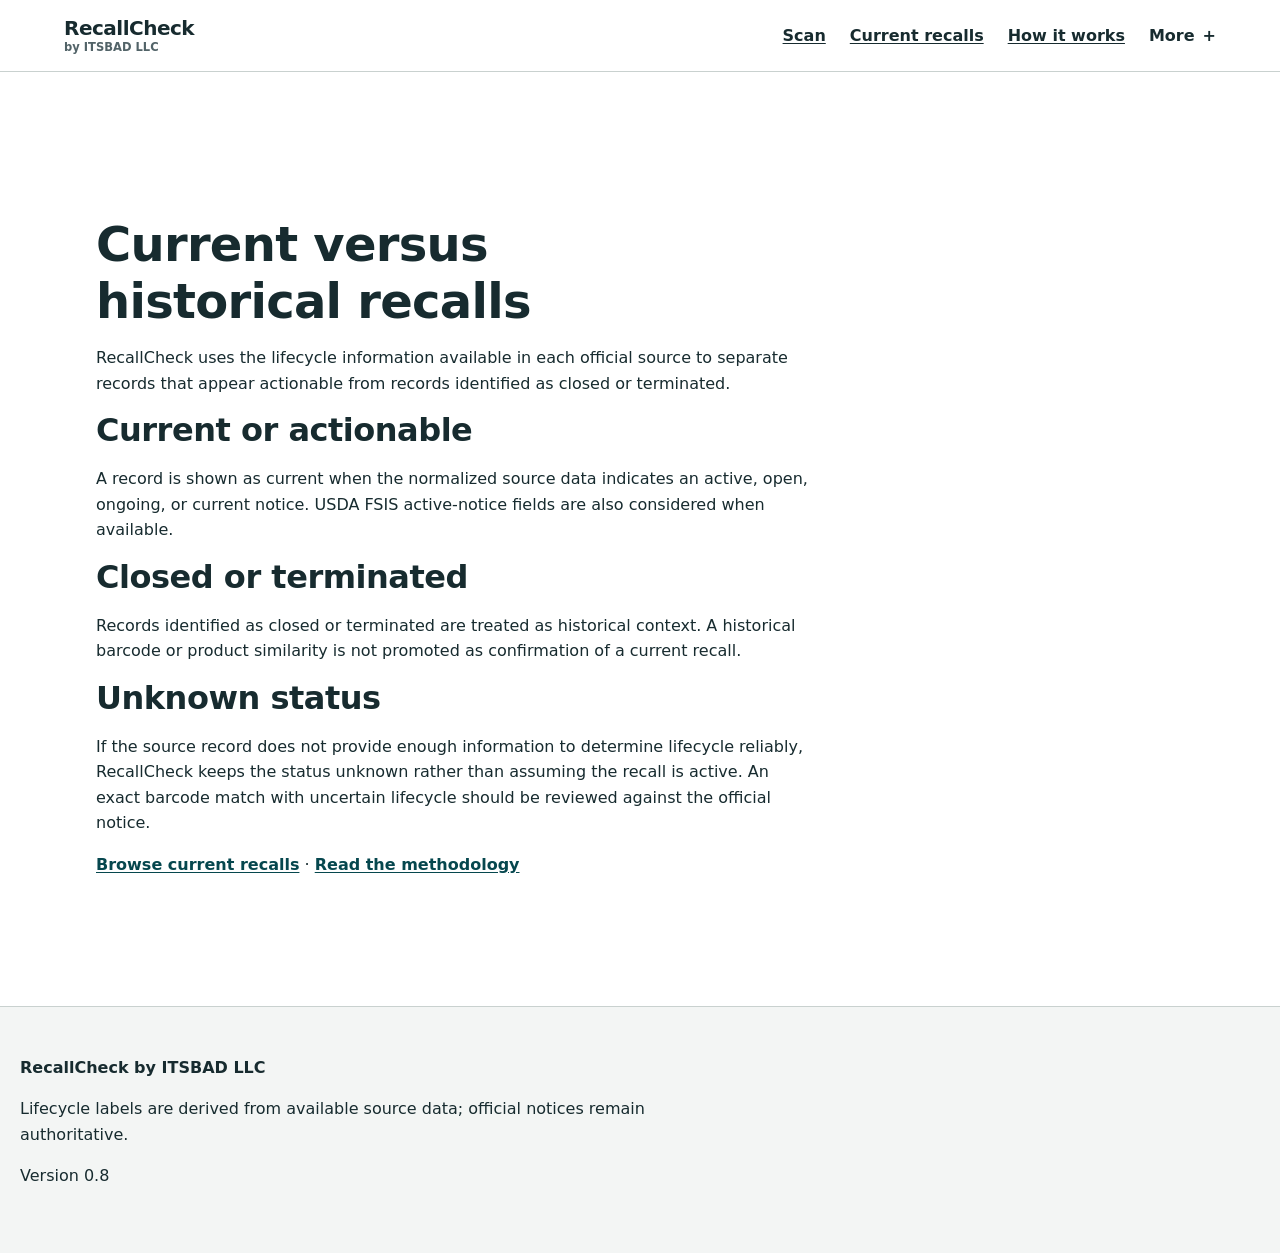
==== commit daaaf7d2: "Refresh lifecycle guidance for v0.8" ====
--- a/current-vs-historical.html
+++ b/current-vs-historical.html
@@ -1,17 +1 @@
-<!doctype html><html lang="en"><head><meta charset="utf-8"><meta name="viewport" content="width=device-width,initial-scale=1"><meta http-equiv="Content-Security-Policy" content="default-src 'self'; script-src 'self'; style-src 'self'; img-src 'self' data:; connect-src 'self'; object-src 'none'; base-uri 'self'; form-action 'self'"><title>Current versus historical recalls | RecallCheck</title><meta name="description" content="Understand how RecallCheck separates active and older recall records"><meta property="og:title" content="Current versus historical recalls | RecallCheck"><meta property="og:description" content="Understand how RecallCheck separates active and older recall records"><meta property="og:type" content="website"><meta property="og:image" content="assets/social/recallcheck-share.svg"><meta name="twitter:card" content="summary_large_image"><link rel="stylesheet" href="styles.css"><link rel="icon" href="assets/icons/recallcheck.svg"><script type="application/ld+json">{"@context":"https://schema.org","@type":"WebPage","name":"Current versus historical recalls","publisher":{"@type":"Organization","name":"ITSBAD LLC"}}</script></head><body><a class="skip-link" href="#main">Skip to main content</a><header class="site-header">
-  <a class="brand" href="index.html" aria-label="RecallCheck by ITSBAD LLC home"><span><strong>RecallCheck</strong><small>by ITSBAD LLC</small></span></a>
-  <button class="menu-button" data-menu-button type="button" aria-expanded="false" aria-controls="site-nav">Menu</button>
-  <nav id="site-nav" data-nav aria-label="Main navigation">
-    <ul class="primary-nav">
-      <li><a href="index.html">Scan</a></li>
-      <li><a href="recalls.html">Current recalls</a></li>
-      <li><a href="how-recalls-work.html">How it works</a></li>
-      <li class="more-item"><details class="more-menu"><summary>More</summary><ul class="secondary-nav">
-        <li><a href="privacy.html">Privacy</a></li>
-        <li><a href="methodology.html">Methodology</a></li>
-        <li><a href="index.html#about">About ITSBAD LLC</a></li>
-        <li><a class="beta-link" href="index.html#beta-results">Beta: How results work</a></li>
-      </ul></details></li>
-    </ul>
-  </nav>
-</header><main id="main" class="page"><article class="content-section"><h1>Current versus historical recalls</h1><p>Current records may still call for consumer action. Closed or terminated records are historical context. RecallCheck never promotes a broad historical similarity as a current barcode confirmation. Lifecycle labels come from the source data.</p><p><a href="https://www.fsis.usda.gov/recalls" target="_blank" rel="noopener noreferrer">Read the relevant official guidance</a></p><h2>Verify a package</h2><p><a href="index.html">Scan a product with RecallCheck</a> and compare package details with the official notice.</p></article></main><footer><strong>RecallCheck by ITSBAD LLC</strong><p>RecallCheck is independent and is not endorsed by FDA, USDA, manufacturers, or retailers. Official notices are authoritative.</p><p><a href="index.html">Scan a product</a></p><p>Version 0.7</p></footer><script src="discovery.js" defer></script></body></html>+<!doctype html><html lang="en"><head><meta charset="utf-8"><meta name="viewport" content="width=device-width,initial-scale=1"><meta http-equiv="Content-Security-Policy" content="default-src 'self'; script-src 'self'; style-src 'self'; img-src 'self' data:; connect-src 'self'; object-src 'none'; base-uri 'self'; form-action 'self'"><title>Current versus historical recalls | RecallCheck</title><meta name="description" content="How RecallCheck distinguishes actionable, closed, terminated, and unknown recall records."><meta property="og:title" content="Current versus historical recalls | RecallCheck"><meta property="og:description" content="How RecallCheck distinguishes actionable, closed, terminated, and unknown recall records."><meta property="og:type" content="website"><link rel="stylesheet" href="styles.css"><link rel="stylesheet" href="recalls-page.css"><link rel="icon" href="assets/icons/recallcheck.svg"></head><body><a class="skip-link" href="#main">Skip to main content</a><header class="site-header"><a class="brand" href="index.html"><span><strong>RecallCheck</strong><small>by ITSBAD LLC</small></span></a><button class="menu-button" data-menu-button type="button" aria-expanded="false" aria-controls="site-nav">Menu</button><nav id="site-nav" data-nav aria-label="Main navigation"><ul class="primary-nav"><li><a href="index.html">Scan</a></li><li><a href="recalls.html">Current recalls</a></li><li><a href="how-recalls-work.html">How it works</a></li><li class="more-item"><details class="more-menu"><summary>More</summary><ul class="secondary-nav"><li><a href="privacy.html">Privacy</a></li><li><a href="methodology.html">Methodology</a></li></ul></details></li></ul></nav></header><main id="main" class="page"><article class="content-section"><h1>Current versus historical recalls</h1><p>RecallCheck uses the lifecycle information available in each official source to separate records that appear actionable from records identified as closed or terminated.</p><h2>Current or actionable</h2><p>A record is shown as current when the normalized source data indicates an active, open, ongoing, or current notice. USDA FSIS active-notice fields are also considered when available.</p><h2>Closed or terminated</h2><p>Records identified as closed or terminated are treated as historical context. A historical barcode or product similarity is not promoted as confirmation of a current recall.</p><h2>Unknown status</h2><p>If the source record does not provide enough information to determine lifecycle reliably, RecallCheck keeps the status unknown rather than assuming the recall is active. An exact barcode match with uncertain lifecycle should be reviewed against the official notice.</p><p><a href="recalls.html">Browse current recalls</a> · <a href="methodology.html">Read the methodology</a></p></article></main><footer><strong>RecallCheck by ITSBAD LLC</strong><p>Lifecycle labels are derived from available source data; official notices remain authoritative.</p><p>Version 0.8</p></footer><script src="discovery.js" defer></script></body></html>
--- a/styles.css
+++ b/styles.css
@@ -257,3 +257,72 @@
 
 @media (prefers-reduced-motion: reduce) { * { scroll-behavior: auto !important; animation: none !important; transition: none !important; } }
 @media (forced-colors: active) { .result, .package-verification, .recall-card, .disclosure { border-color: CanvasText; } .primary, .secondary, .button { border: 2px solid ButtonText; } }
+
+/* RecallCheck consumer-task composition */
+.hero {
+  display: grid;
+  grid-template-columns: minmax(0, 1.15fr) minmax(18rem, .85fr);
+  gap: clamp(2rem, 7vw, 6rem);
+  align-items: center;
+  max-width: var(--wide);
+  margin-top: 2rem;
+  padding: clamp(2rem, 5vw, 4.5rem);
+  border: 1px solid #b9d5d1;
+  border-radius: 8px;
+  background: #edf7f5;
+}
+.hero > *, .hero-copy { max-width: none; }
+.hero-copy { max-width: 34rem; }
+.hero h1 { font-size: clamp(2.25rem, 5vw, 3.25rem); }
+.hero .lede { color: var(--ink); font-size: 1.2rem; }
+.hero-actions { width: min(100%, 27rem); gap: .55rem; }
+.scan-action { min-height: 58px; border-radius: 7px; font-size: 1.12rem; }
+.scan-button-icon { font-size: 1.35em; line-height: 1; transform: rotate(90deg); }
+.hero .manual-action { align-self: center; }
+.hero .manual-card { width: min(100%, 27rem); margin-top: var(--s4); padding-top: var(--s4); border-top: 1px solid #b9d5d1; }
+.hero .manual-card h2 { margin-bottom: 0; font-size: 1.25rem; }
+.hero .manual-card label { margin-top: var(--s3); }
+.hero .data-facts { margin: var(--s5) 0 0; padding: 0; border: 0; font-size: .88rem; }
+.hero .data-facts > * { display: inline; }
+.barcode-signature { position: relative; display: flex; align-items: center; justify-content: center; gap: clamp(4px, .7vw, 9px); min-height: 15rem; color: var(--brand); }
+.barcode-signature span { display: block; width: 5px; height: 9rem; background: currentColor; }
+.barcode-signature span:nth-child(2), .barcode-signature span:nth-child(8) { width: 12px; height: 12rem; }
+.barcode-signature span:nth-child(3), .barcode-signature span:nth-child(7), .barcode-signature span:nth-child(11) { width: 3px; height: 7rem; }
+.barcode-signature span:nth-child(4), .barcode-signature span:nth-child(9) { width: 8px; height: 10.5rem; }
+.barcode-signature span:nth-child(5), .barcode-signature span:nth-child(10) { height: 6rem; }
+.barcode-signature span:nth-child(6), .barcode-signature span:nth-child(12) { width: 14px; height: 11rem; }
+.barcode-signature b { position: absolute; bottom: .25rem; letter-spacing: .28em; font-size: 1rem; }
+.content-section { border-top: 0; }
+.recent-section { margin-top: var(--s7); }
+.section-heading { display: flex; align-items: baseline; justify-content: space-between; gap: var(--s5); }
+.section-heading h2 { margin-bottom: 0; }
+.recall-grid { max-width: none; display: grid; grid-template-columns: repeat(3, minmax(0, 1fr)); gap: var(--s5); margin-top: var(--s5); }
+.recall-card, .recall-card:first-child { padding: var(--s4) 0 var(--s4) var(--s4); border: 0; border-left: 5px solid var(--danger); }
+.recall-card .recall-meta { margin: var(--s1) 0; }
+.recall-card p:not(.recall-meta):not(.category) { display: -webkit-box; overflow: hidden; -webkit-line-clamp: 2; -webkit-box-orient: vertical; }
+.how-section { margin-top: var(--s7); padding-bottom: var(--s7); background: #f6f3ed; box-shadow: 0 0 0 100vmax #f6f3ed; clip-path: inset(0 -100vmax); }
+.steps { display: grid; grid-template-columns: repeat(3, minmax(0,1fr)); gap: var(--s6); margin: var(--s5) 0; padding: 0; list-style: none; }
+.steps li { display: flex; gap: var(--s3); }
+.steps li > span { display: grid; place-items: center; flex: none; width: 2.2rem; height: 2.2rem; border: 2px solid var(--brand); color: var(--brand); font-weight: 850; }
+.steps h3, .steps p { margin: 0; }
+.steps p { margin-top: .2rem; }
+.support-links { width: 100%; max-width: var(--wide); margin: var(--s7) auto 0; border-top: 1px solid var(--line); }
+.support-links a { display: flex; justify-content: space-between; align-items: center; min-height: 58px; border-bottom: 1px solid var(--line); text-decoration: none; }
+.demo { margin-top: var(--s7); }
+.safety-limit { max-width: var(--reading); font-size: 1.05rem; font-weight: 750; }
+.result--neutral-result { border-top-color: var(--brand); }
+.result--neutral-result .result-label { color: var(--brand-dark); }
+.result--warning .result-label, .result--warning-critical .result-label { color: var(--warning); }
+.result--failure { border-top-color: var(--line-strong); }
+
+@media (max-width: 760px) {
+  .hero { grid-template-columns: 1fr; gap: var(--s4); margin: 0 -1.25rem; padding: 2rem 1.25rem 1.5rem; border-width: 0 0 1px; border-radius: 0; }
+  .hero-copy { max-width: none; }
+  .barcode-signature { display: none; }
+  .scan-action { min-height: 58px; }
+  .hero .data-facts { line-height: 1.45; }
+  .section-heading { align-items: flex-start; flex-direction: column; gap: var(--s2); }
+  .recall-grid, .steps { grid-template-columns: 1fr; }
+  .recall-grid { gap: var(--s3); }
+  .steps { gap: var(--s5); }
+}
--- a/recalls-page.css
+++ b/recalls-page.css
@@ -0,0 +1,45 @@
+.page {
+  width: min(100%, var(--wide));
+  margin-inline: auto;
+  padding-inline: clamp(1.25rem, 4vw, 2rem);
+}
+
+.page > .content-section {
+  width: 100%;
+  max-width: none;
+}
+
+.page .filters {
+  display: flex;
+  flex-wrap: wrap;
+  gap: .5rem;
+  margin: 1.25rem 0 1.5rem;
+}
+
+.page .filters button {
+  padding: .55rem .8rem;
+  border: 1px solid var(--line-strong);
+  border-radius: 999px;
+  background: #fff;
+  color: var(--ink);
+}
+
+.page .filters button[aria-pressed="true"] {
+  color: #fff;
+  background: var(--brand);
+  border-color: var(--brand);
+}
+
+.page .recall-grid {
+  width: 100%;
+}
+
+.page .category {
+  text-transform: none;
+}
+
+@media (max-width: 640px) {
+  .page {
+    padding-inline: 1.25rem;
+  }
+}
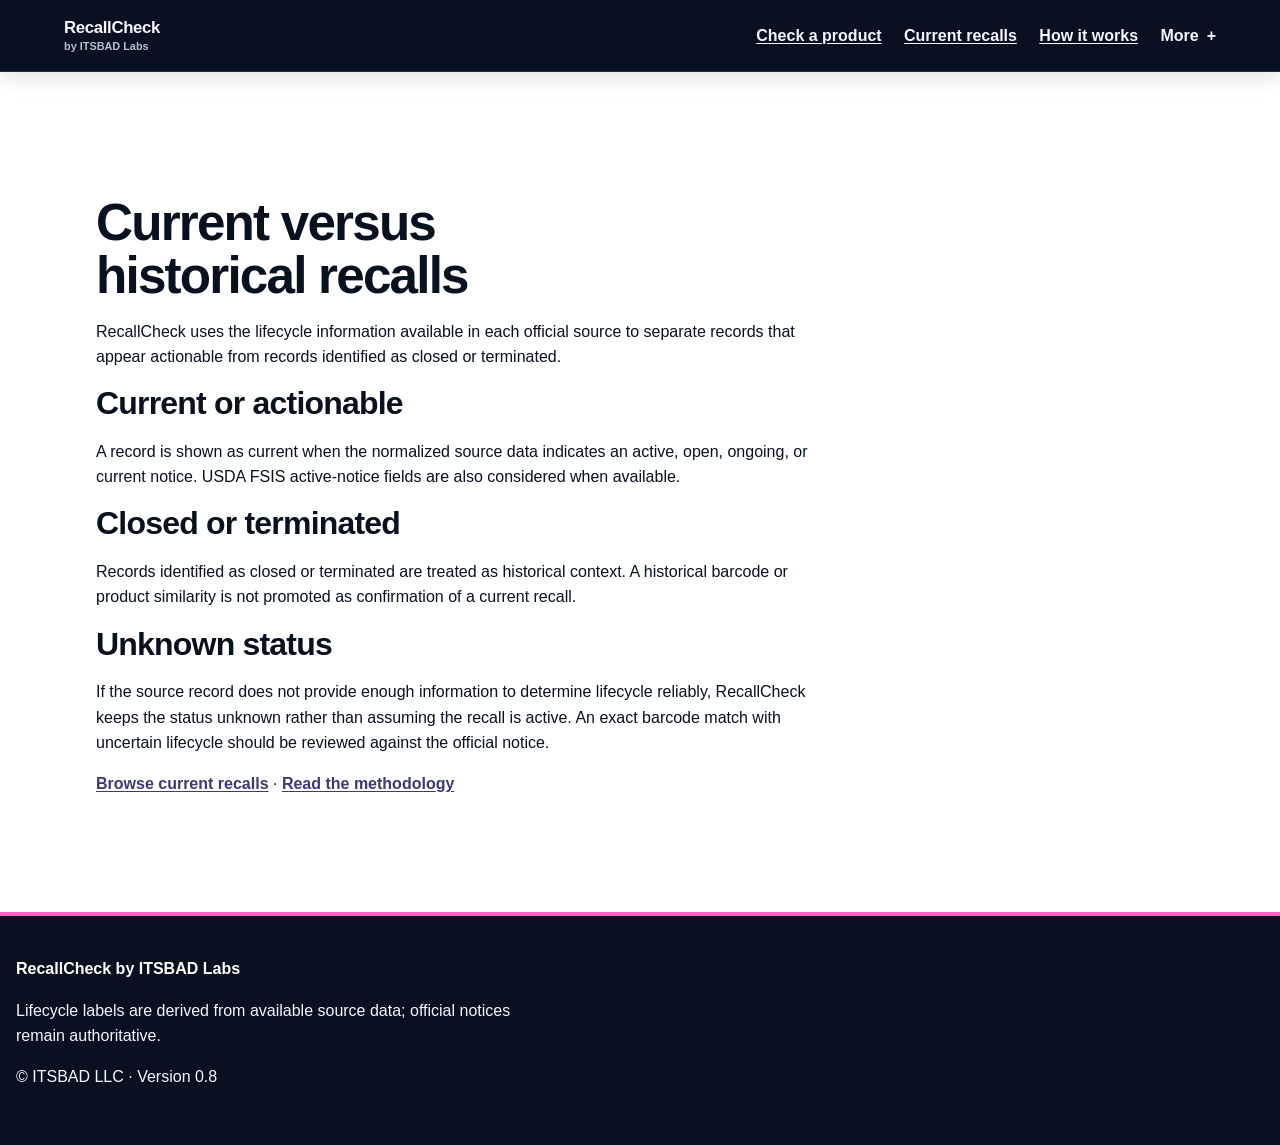
==== commit 62f9a828: "Align lifecycle guidance page with ITSBAD Labs launch brand" ====
--- a/current-vs-historical.html
+++ b/current-vs-historical.html
@@ -1 +1 @@
-<!doctype html><html lang="en"><head><meta charset="utf-8"><meta name="viewport" content="width=device-width,initial-scale=1"><meta http-equiv="Content-Security-Policy" content="default-src 'self'; script-src 'self'; style-src 'self'; img-src 'self' data:; connect-src 'self'; object-src 'none'; base-uri 'self'; form-action 'self'"><title>Current versus historical recalls | RecallCheck</title><meta name="description" content="How RecallCheck distinguishes actionable, closed, terminated, and unknown recall records."><meta property="og:title" content="Current versus historical recalls | RecallCheck"><meta property="og:description" content="How RecallCheck distinguishes actionable, closed, terminated, and unknown recall records."><meta property="og:type" content="website"><link rel="stylesheet" href="styles.css"><link rel="stylesheet" href="recalls-page.css"><link rel="icon" href="assets/icons/recallcheck.svg"></head><body><a class="skip-link" href="#main">Skip to main content</a><header class="site-header"><a class="brand" href="index.html"><span><strong>RecallCheck</strong><small>by ITSBAD LLC</small></span></a><button class="menu-button" data-menu-button type="button" aria-expanded="false" aria-controls="site-nav">Menu</button><nav id="site-nav" data-nav aria-label="Main navigation"><ul class="primary-nav"><li><a href="index.html">Scan</a></li><li><a href="recalls.html">Current recalls</a></li><li><a href="how-recalls-work.html">How it works</a></li><li class="more-item"><details class="more-menu"><summary>More</summary><ul class="secondary-nav"><li><a href="privacy.html">Privacy</a></li><li><a href="methodology.html">Methodology</a></li></ul></details></li></ul></nav></header><main id="main" class="page"><article class="content-section"><h1>Current versus historical recalls</h1><p>RecallCheck uses the lifecycle information available in each official source to separate records that appear actionable from records identified as closed or terminated.</p><h2>Current or actionable</h2><p>A record is shown as current when the normalized source data indicates an active, open, ongoing, or current notice. USDA FSIS active-notice fields are also considered when available.</p><h2>Closed or terminated</h2><p>Records identified as closed or terminated are treated as historical context. A historical barcode or product similarity is not promoted as confirmation of a current recall.</p><h2>Unknown status</h2><p>If the source record does not provide enough information to determine lifecycle reliably, RecallCheck keeps the status unknown rather than assuming the recall is active. An exact barcode match with uncertain lifecycle should be reviewed against the official notice.</p><p><a href="recalls.html">Browse current recalls</a> · <a href="methodology.html">Read the methodology</a></p></article></main><footer><strong>RecallCheck by ITSBAD LLC</strong><p>Lifecycle labels are derived from available source data; official notices remain authoritative.</p><p>Version 0.8</p></footer><script src="discovery.js" defer></script></body></html>+<!doctype html><html lang="en"><head><meta charset="utf-8"><meta name="viewport" content="width=device-width,initial-scale=1"><meta http-equiv="Content-Security-Policy" content="default-src 'self'; script-src 'self'; style-src 'self'; img-src 'self' data:; connect-src 'self'; object-src 'none'; base-uri 'self'; form-action 'self'"><title>Current versus historical recalls | RecallCheck</title><meta name="description" content="How RecallCheck distinguishes actionable, closed, terminated, and unknown recall records."><meta property="og:title" content="Current versus historical recalls | RecallCheck"><meta property="og:description" content="How RecallCheck distinguishes actionable, closed, terminated, and unknown recall records."><meta property="og:type" content="website"><meta property="og:image" content="assets/social/recallcheck-share.svg"><meta name="twitter:card" content="summary_large_image"><link rel="stylesheet" href="styles.css"><link rel="stylesheet" href="recalls-page.css"><link rel="stylesheet" href="brand.css"><link rel="icon" href="assets/icons/recallcheck.svg"></head><body><a class="skip-link" href="#main">Skip to main content</a><header class="site-header"><a class="brand" href="index.html"><span><strong>RecallCheck</strong><small>by ITSBAD Labs</small></span></a><button class="menu-button" data-menu-button type="button" aria-expanded="false" aria-controls="site-nav">Menu</button><nav id="site-nav" data-nav aria-label="Main navigation"><ul class="primary-nav"><li><a href="index.html">Check a product</a></li><li><a href="recalls.html">Current recalls</a></li><li><a href="how-recalls-work.html">How it works</a></li><li class="more-item"><details class="more-menu"><summary>More</summary><ul class="secondary-nav"><li><a href="privacy.html">Privacy</a></li><li><a href="methodology.html">Methodology</a></li></ul></details></li></ul></nav></header><main id="main" class="page"><article class="content-section"><h1>Current versus historical recalls</h1><p>RecallCheck uses the lifecycle information available in each official source to separate records that appear actionable from records identified as closed or terminated.</p><h2>Current or actionable</h2><p>A record is shown as current when the normalized source data indicates an active, open, ongoing, or current notice. USDA FSIS active-notice fields are also considered when available.</p><h2>Closed or terminated</h2><p>Records identified as closed or terminated are treated as historical context. A historical barcode or product similarity is not promoted as confirmation of a current recall.</p><h2>Unknown status</h2><p>If the source record does not provide enough information to determine lifecycle reliably, RecallCheck keeps the status unknown rather than assuming the recall is active. An exact barcode match with uncertain lifecycle should be reviewed against the official notice.</p><p><a href="recalls.html">Browse current recalls</a> · <a href="methodology.html">Read the methodology</a></p></article></main><footer><strong>RecallCheck by ITSBAD Labs</strong><p>Lifecycle labels are derived from available source data; official notices remain authoritative.</p><p>© ITSBAD LLC · Version 0.8</p></footer><script src="discovery.js" defer></script></body></html>
--- a/brand.css
+++ b/brand.css
@@ -0,0 +1,490 @@
+:root {
+  --itsbad-navy: #07111F;
+  --itsbad-navy-2: #0A1630;
+  --itsbad-white: #F4F7FF;
+  --itsbad-muted: #B3BFD8;
+  --itsbad-pink: #FF66C4;
+  --itsbad-cyan: #5FD4FF;
+  --itsbad-violet: #8A7DFF;
+  --itsbad-indigo: #3A3B78;
+
+  --ink: #07111F;
+  --muted: #58667A;
+  --brand: #3A3B78;
+  --brand-dark: #171845;
+  --line: #DDE3ED;
+  --line-strong: #A8B3C5;
+  --neutral: #F6F8FC;
+  --info: #3A3B78;
+  --focus: #5FD4FF;
+
+  /* Public-health severity colors remain independent from brand colors. */
+  --danger: #8F2D2A;
+  --danger-bg: #FFF5F4;
+  --warning: #7A4B00;
+  --warning-bg: #FFF9E8;
+  --historical: #665E78;
+
+  --surface: #FFFFFF;
+  --surface-soft: #F7F8FC;
+  --surface-brand: #F4F3FB;
+  --shadow-soft: 0 8px 28px rgba(7, 17, 31, .07);
+  --shadow-lift: 0 14px 38px rgba(7, 17, 31, .11);
+  --radius-sm: 8px;
+  --radius-md: 12px;
+  --radius-lg: 16px;
+}
+
+html {
+  background: var(--surface);
+  -webkit-text-size-adjust: 100%;
+}
+html, body, button, input, textarea, select {
+  font-family: Inter, ui-sans-serif, -apple-system, BlinkMacSystemFont, "Segoe UI", sans-serif;
+}
+body {
+  background: var(--surface);
+  color: var(--ink);
+  font-size: 1rem;
+  line-height: 1.58;
+}
+h1, h2, h3 {
+  color: var(--ink);
+  text-wrap: balance;
+}
+h1 {
+  font-size: clamp(2rem, 10vw, 3.2rem);
+  line-height: 1.04;
+  letter-spacing: -.035em;
+}
+h2 {
+  font-size: clamp(1.45rem, 6vw, 2rem);
+  letter-spacing: -.025em;
+}
+h3 { letter-spacing: -.018em; }
+p { text-wrap: pretty; }
+a { color: var(--itsbad-indigo); }
+a:hover { color: #25265C; }
+
+/* Mobile-first masthead: restrained parent-brand attribution. */
+.site-header {
+  position: sticky;
+  top: 0;
+  z-index: 50;
+  min-height: 4rem;
+  padding: .55rem 1rem;
+  gap: .75rem;
+  background: var(--itsbad-navy);
+  border-bottom: 1px solid #202C44;
+  box-shadow: 0 5px 22px rgba(7, 17, 31, .12);
+}
+.site-header .brand,
+.site-header nav a,
+.site-header .more-menu summary { color: var(--itsbad-white); }
+.site-header .brand strong {
+  font-size: 1.05rem;
+  letter-spacing: -.02em;
+}
+.site-header .brand small {
+  margin-top: .16rem;
+  color: var(--itsbad-muted);
+  font-size: .68rem;
+  font-weight: 600;
+}
+.site-header nav a[aria-current="page"] {
+  text-decoration-color: var(--itsbad-pink);
+  text-decoration-thickness: 3px;
+  text-underline-offset: .28em;
+}
+.site-header nav a:hover,
+.site-header .more-menu summary:hover { color: var(--itsbad-cyan); }
+.site-header .menu-button {
+  display: block;
+  min-width: 3.25rem;
+  min-height: 44px;
+  padding: .45rem .75rem;
+  color: var(--itsbad-white);
+  background: #121F36;
+  border: 1px solid #3A4964;
+  border-radius: var(--radius-sm);
+}
+.site-header nav {
+  display: none;
+  position: absolute;
+  top: 100%;
+  left: 0;
+  right: 0;
+  margin: 0;
+  padding: .5rem 1rem 1rem;
+  background: var(--itsbad-navy-2);
+  border-bottom: 1px solid #34405A;
+  box-shadow: 0 16px 30px rgba(7,17,31,.22);
+}
+.site-header nav[data-open="true"] { display: block; }
+.primary-nav { flex-direction: column; align-items: stretch; gap: 0; }
+.site-header nav a { min-height: 48px; padding: .65rem 0; }
+.more-item { position: static; }
+.more-menu > summary { display: none; }
+.secondary-nav {
+  position: static;
+  min-width: 0;
+  padding: 0 !important;
+  background: transparent;
+  border: 0;
+  box-shadow: none;
+}
+
+/* Global mobile-first content rhythm */
+main { padding-inline: 1rem; }
+.page {
+  padding-top: 1.75rem;
+  padding-bottom: 2.75rem;
+}
+.page > .content-section,
+.content-section,
+.disclosure,
+.support-links,
+.about {
+  max-width: 72rem;
+}
+.page article > p,
+.page article > ul,
+.page article > ol,
+.page article > dl,
+.page article > h2,
+.page article > h3 {
+  max-width: 46rem;
+}
+.content-section { padding-top: 2.25rem; }
+.content-section + .content-section { margin-top: 2.75rem; }
+
+/* Primary task: intentionally simple on a phone */
+.hero {
+  display: grid;
+  grid-template-columns: 1fr;
+  gap: 1rem;
+  margin: 0 -1rem;
+  padding: 2rem 1rem 1.6rem;
+  border: 0;
+  border-bottom: 1px solid #D7DCE8;
+  border-radius: 0;
+  background: #F5F6FA;
+  box-shadow: inset 0 4px 0 var(--itsbad-pink);
+}
+.hero-copy { max-width: 36rem; }
+.hero h1 { max-width: 11ch; margin-bottom: .7rem; }
+.hero .lede {
+  max-width: 31rem;
+  margin-bottom: 1.25rem;
+  color: #3D4A60;
+  font-size: 1.05rem;
+}
+.hero-actions { width: 100%; max-width: 28rem; }
+.scan-action {
+  width: 100%;
+  min-height: 56px;
+  border-radius: var(--radius-md);
+  font-size: 1.05rem;
+  box-shadow: 0 8px 20px rgba(58, 59, 120, .18);
+}
+.hero .manual-action { align-self: center; }
+.hero .data-facts {
+  margin-top: 1.25rem;
+  padding-top: 1rem;
+  border-top: 1px solid #D9DEEA;
+  color: var(--muted);
+  font-size: .85rem;
+}
+.barcode-signature { display: none; }
+
+/* Brand actions; safety actions remain red/amber elsewhere */
+.primary,
+.button--primary,
+.filters button[aria-pressed="true"] {
+  background: var(--itsbad-indigo);
+  border-color: var(--itsbad-indigo);
+  color: #fff;
+}
+.primary:hover,
+.button--primary:hover { background: #25265C; }
+.manual-action,
+.text-button,
+.button--text,
+.recall-card .secondary { color: var(--itsbad-indigo); }
+.secondary,
+.button--secondary {
+  border-color: #AAB5C7;
+  border-radius: var(--radius-sm);
+}
+
+/* Working states feel calm and precise */
+.card,
+.results {
+  width: 100%;
+  max-width: 42rem;
+  margin: 1rem 0 2rem;
+  padding: 1.1rem;
+  border-color: #C9D1DF;
+  border-radius: var(--radius-md);
+  box-shadow: var(--shadow-soft);
+}
+input,
+textarea {
+  border-color: #AEB8C9;
+  border-radius: var(--radius-sm);
+  background: #fff;
+}
+input:focus,
+textarea:focus { border-color: var(--itsbad-indigo); }
+
+/* Messy data becomes a readable signal stack */
+.recent-section { margin-top: 2.5rem; }
+.section-heading {
+  align-items: flex-start;
+  flex-direction: column;
+  gap: .35rem;
+}
+.recall-grid {
+  display: grid;
+  grid-template-columns: 1fr;
+  gap: .9rem;
+  margin-top: 1rem;
+}
+.recall-card,
+.recall-card:first-child {
+  position: relative;
+  min-width: 0;
+  padding: 1rem 1rem 1rem 1.15rem;
+  background: #fff;
+  border: 1px solid #E0E5ED;
+  border-left: 4px solid var(--danger) !important;
+  border-radius: var(--radius-md);
+  box-shadow: 0 5px 18px rgba(7,17,31,.055);
+}
+.recall-card::before {
+  margin-bottom: .35rem;
+  color: var(--danger);
+  font-size: .7rem;
+  letter-spacing: .09em;
+}
+.recall-card h3 {
+  margin: 0 0 .55rem;
+  font-size: 1.04rem;
+  line-height: 1.3;
+}
+.recall-card .recall-meta {
+  margin: 0 0 .7rem;
+  color: #637087;
+  font-size: .78rem;
+  font-weight: 600;
+}
+.recall-card p:not(.recall-meta):not(.category) {
+  display: block;
+  margin: .55rem 0;
+  overflow: visible;
+  color: #263348;
+  font-size: .92rem;
+  line-height: 1.46;
+}
+.recall-card .category {
+  display: inline-flex;
+  flex-wrap: wrap;
+  margin: .65rem 0 .8rem;
+  color: #5C5678;
+  font-size: .78rem;
+  font-weight: 700;
+}
+.recall-card .secondary {
+  min-height: 44px;
+  align-items: center;
+  padding: 0;
+  font-size: .9rem;
+}
+
+/* Filters behave like a mobile control rail, not a wall of buttons */
+.filters,
+.page .filters {
+  display: flex;
+  flex-wrap: nowrap;
+  gap: .5rem;
+  margin: 1.1rem -1rem 1.4rem;
+  padding: .1rem 1rem .45rem;
+  overflow-x: auto;
+  overscroll-behavior-inline: contain;
+  scrollbar-width: none;
+  -webkit-overflow-scrolling: touch;
+}
+.filters::-webkit-scrollbar,
+.page .filters::-webkit-scrollbar { display: none; }
+.filters button,
+.page .filters button {
+  flex: 0 0 auto;
+  min-height: 44px;
+  padding: .55rem .85rem;
+  border: 1px solid #CBD3E0;
+  border-radius: 999px;
+  background: #fff;
+  color: #263348;
+  font-size: .86rem;
+  font-weight: 700;
+  white-space: nowrap;
+}
+.filters button[aria-pressed="true"],
+.page .filters button[aria-pressed="true"] {
+  color: #fff;
+  background: var(--itsbad-indigo);
+  border-color: var(--itsbad-indigo);
+  box-shadow: 0 5px 14px rgba(58,59,120,.16);
+}
+
+/* Data provenance is important but visually secondary */
+.data-status {
+  margin-top: 1.4rem;
+  padding: .85rem 1rem;
+  border: 1px solid #D8DFEA;
+  border-radius: var(--radius-md);
+  background: #F8F9FC;
+  color: #445168;
+  font-size: .86rem;
+}
+.data-status p { margin: .35rem 0; }
+.disclosure > summary {
+  min-height: 52px;
+  font-size: 1rem;
+}
+
+/* Explain the process without making it feel like documentation */
+.how-section {
+  margin-top: 3rem;
+  padding-top: 2.5rem;
+  padding-bottom: 2.5rem;
+  background: #F7F5FA;
+  box-shadow: 0 0 0 100vmax #F7F5FA;
+}
+.steps {
+  grid-template-columns: 1fr;
+  gap: 1.35rem;
+}
+.steps li > span {
+  width: 2.15rem;
+  height: 2.15rem;
+  border-color: var(--itsbad-pink);
+  border-radius: 50%;
+  color: var(--itsbad-navy);
+}
+.support-links a {
+  min-height: 56px;
+  color: var(--itsbad-indigo);
+}
+
+/* Detail/result hierarchy */
+.result {
+  border-radius: var(--radius-md);
+  box-shadow: var(--shadow-soft);
+}
+.result--critical { border-top-color: var(--danger); }
+.button--critical { background: var(--danger); color: #fff; }
+.result--warning,
+.result--warning-critical { border-top-color: var(--warning); }
+.result--historical { border-top-color: var(--historical); }
+.result-heading { font-size: clamp(1.55rem, 7vw, 2.35rem); }
+.result-summary,
+.result-details { padding-inline: 1rem; }
+.details {
+  grid-template-columns: 1fr;
+  gap: .15rem;
+}
+.details dt {
+  margin-top: .8rem;
+  color: #667187;
+  font-size: .72rem;
+  letter-spacing: .06em;
+  text-transform: uppercase;
+}
+.details dd { margin-bottom: .2rem; }
+
+/* Footer as a polished parent-brand anchor */
+footer {
+  margin-top: 3.5rem;
+  padding: 2.5rem 1rem;
+  background: var(--itsbad-navy);
+  color: var(--itsbad-white);
+  border-top: 4px solid var(--itsbad-pink);
+}
+footer a { color: var(--itsbad-cyan); }
+footer a:hover { color: #fff; }
+footer .footer-brand span,
+footer #footer-updated,
+footer .copyright { color: var(--itsbad-muted); }
+footer strong { color: #fff; }
+footer nav { gap: .5rem 1rem; }
+
+@media (min-width: 640px) {
+  .site-header { padding-inline: 1.5rem; }
+  main { padding-inline: 1.5rem; }
+  .page { padding-top: 2.5rem; }
+  .hero {
+    margin-inline: 0;
+    padding: 2.5rem;
+    border: 1px solid #D4DAE6;
+    border-radius: var(--radius-lg);
+  }
+  .filters,
+  .page .filters {
+    margin-inline: 0;
+    padding-inline: 0;
+  }
+  .recall-grid { grid-template-columns: repeat(2, minmax(0, 1fr)); gap: 1rem; }
+  .section-heading { flex-direction: row; align-items: baseline; justify-content: space-between; }
+  .details { grid-template-columns: minmax(9rem, max-content) 1fr; gap: .55rem 1.25rem; }
+  .details dt { margin-top: 0; }
+}
+
+@media (min-width: 800px) {
+  .site-header {
+    min-height: 4.5rem;
+    padding-inline: max(1.5rem, calc((100% - var(--wide))/2));
+  }
+  .site-header .menu-button { display: none; }
+  .site-header nav {
+    display: block;
+    position: static;
+    margin-left: auto;
+    padding: 0;
+    background: transparent;
+    border: 0;
+    box-shadow: none;
+  }
+  .primary-nav { flex-direction: row; align-items: center; gap: 1.4rem; }
+  .site-header nav a { min-height: 44px; padding: .4rem 0; }
+  .more-item { position: relative; }
+  .more-menu > summary { display: flex; }
+  .secondary-nav {
+    position: absolute;
+    top: 100%;
+    right: 0;
+    min-width: 13rem;
+    padding: .45rem .9rem !important;
+    background: var(--itsbad-navy-2);
+    border: 1px solid #34405A;
+    border-radius: var(--radius-sm);
+    box-shadow: var(--shadow-lift);
+  }
+  .hero {
+    grid-template-columns: minmax(0, 1.08fr) minmax(15rem, .72fr);
+    gap: clamp(2rem, 6vw, 5rem);
+    align-items: center;
+    margin-top: 1.5rem;
+    padding: clamp(2.75rem, 5vw, 4.25rem);
+  }
+  .barcode-signature { display: flex; color: var(--itsbad-indigo); opacity: .9; }
+}
+
+@media (min-width: 1120px) {
+  .recall-grid { grid-template-columns: repeat(3, minmax(0, 1fr)); gap: 1.15rem; }
+  .recall-card { padding: 1.15rem 1.15rem 1.1rem 1.25rem; }
+}
+
+@media (prefers-reduced-motion: reduce) {
+  * { scroll-behavior: auto !important; transition: none !important; animation: none !important; }
+}
